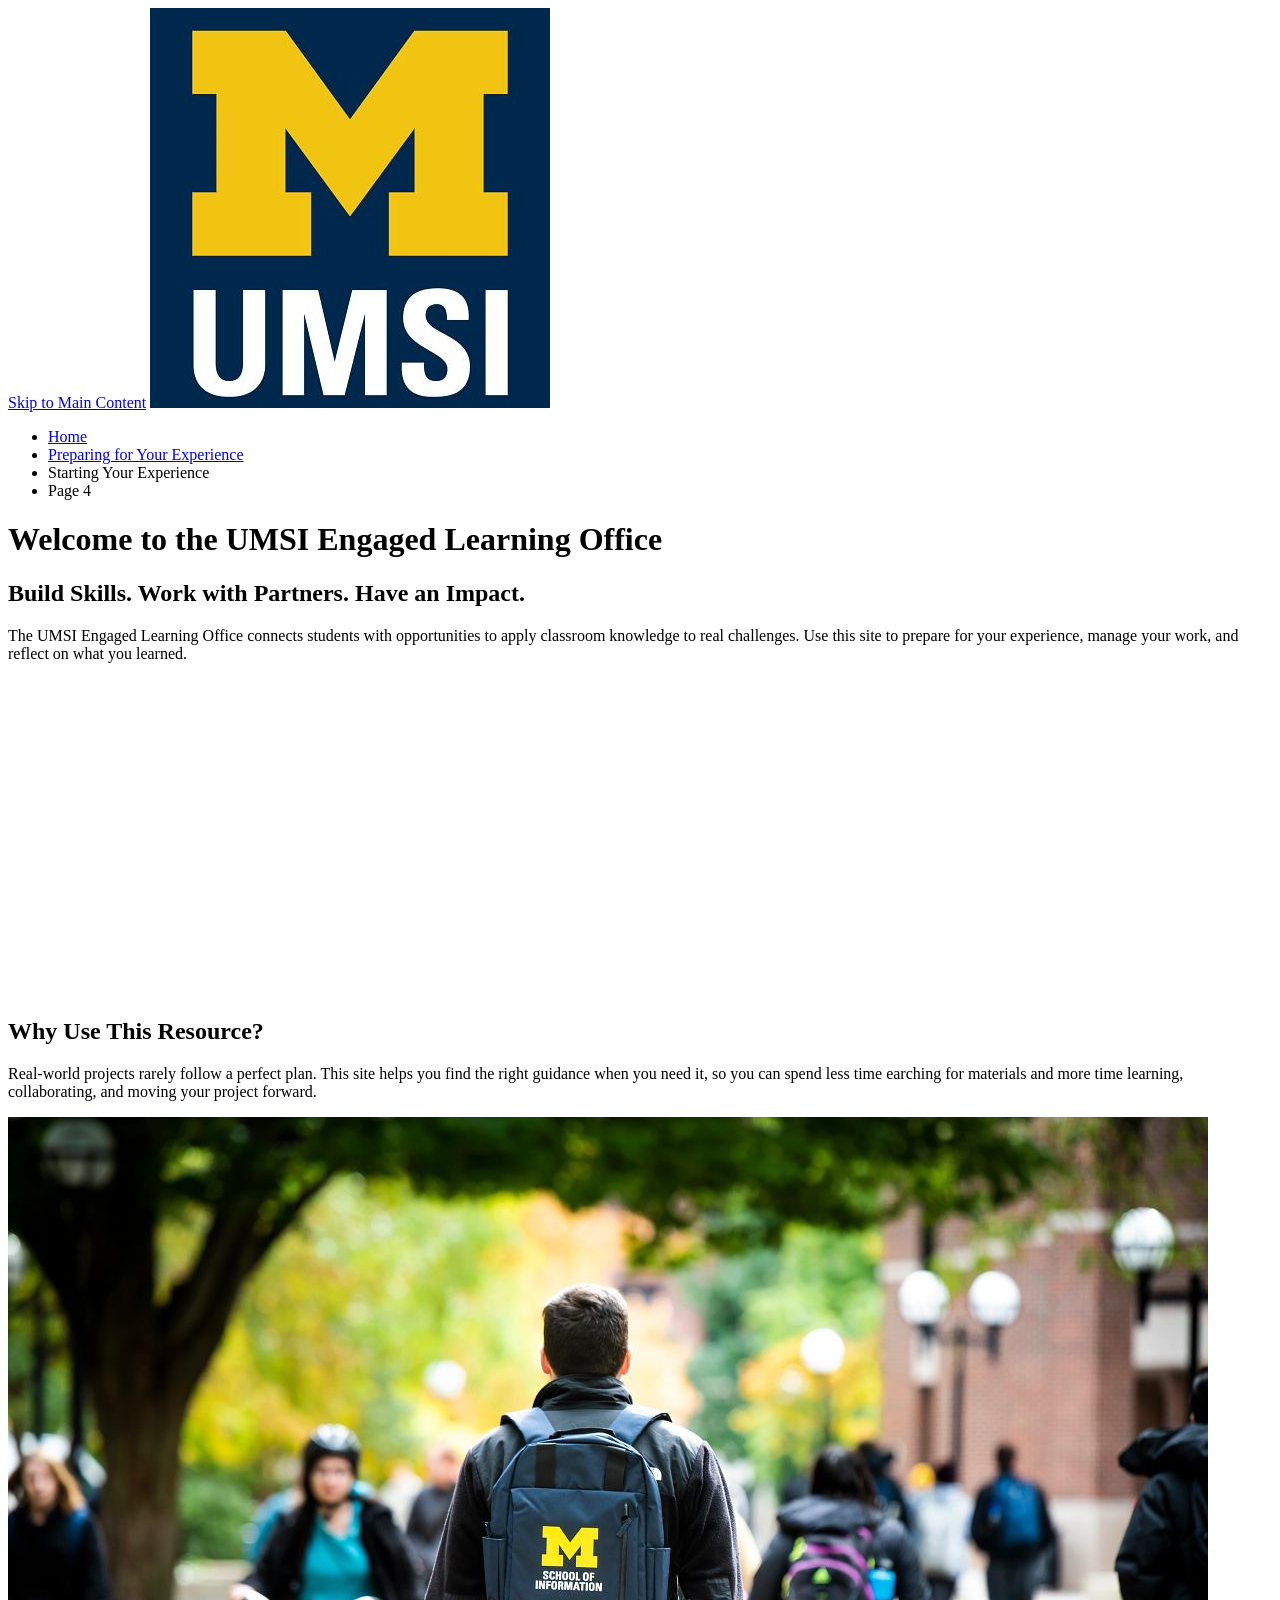
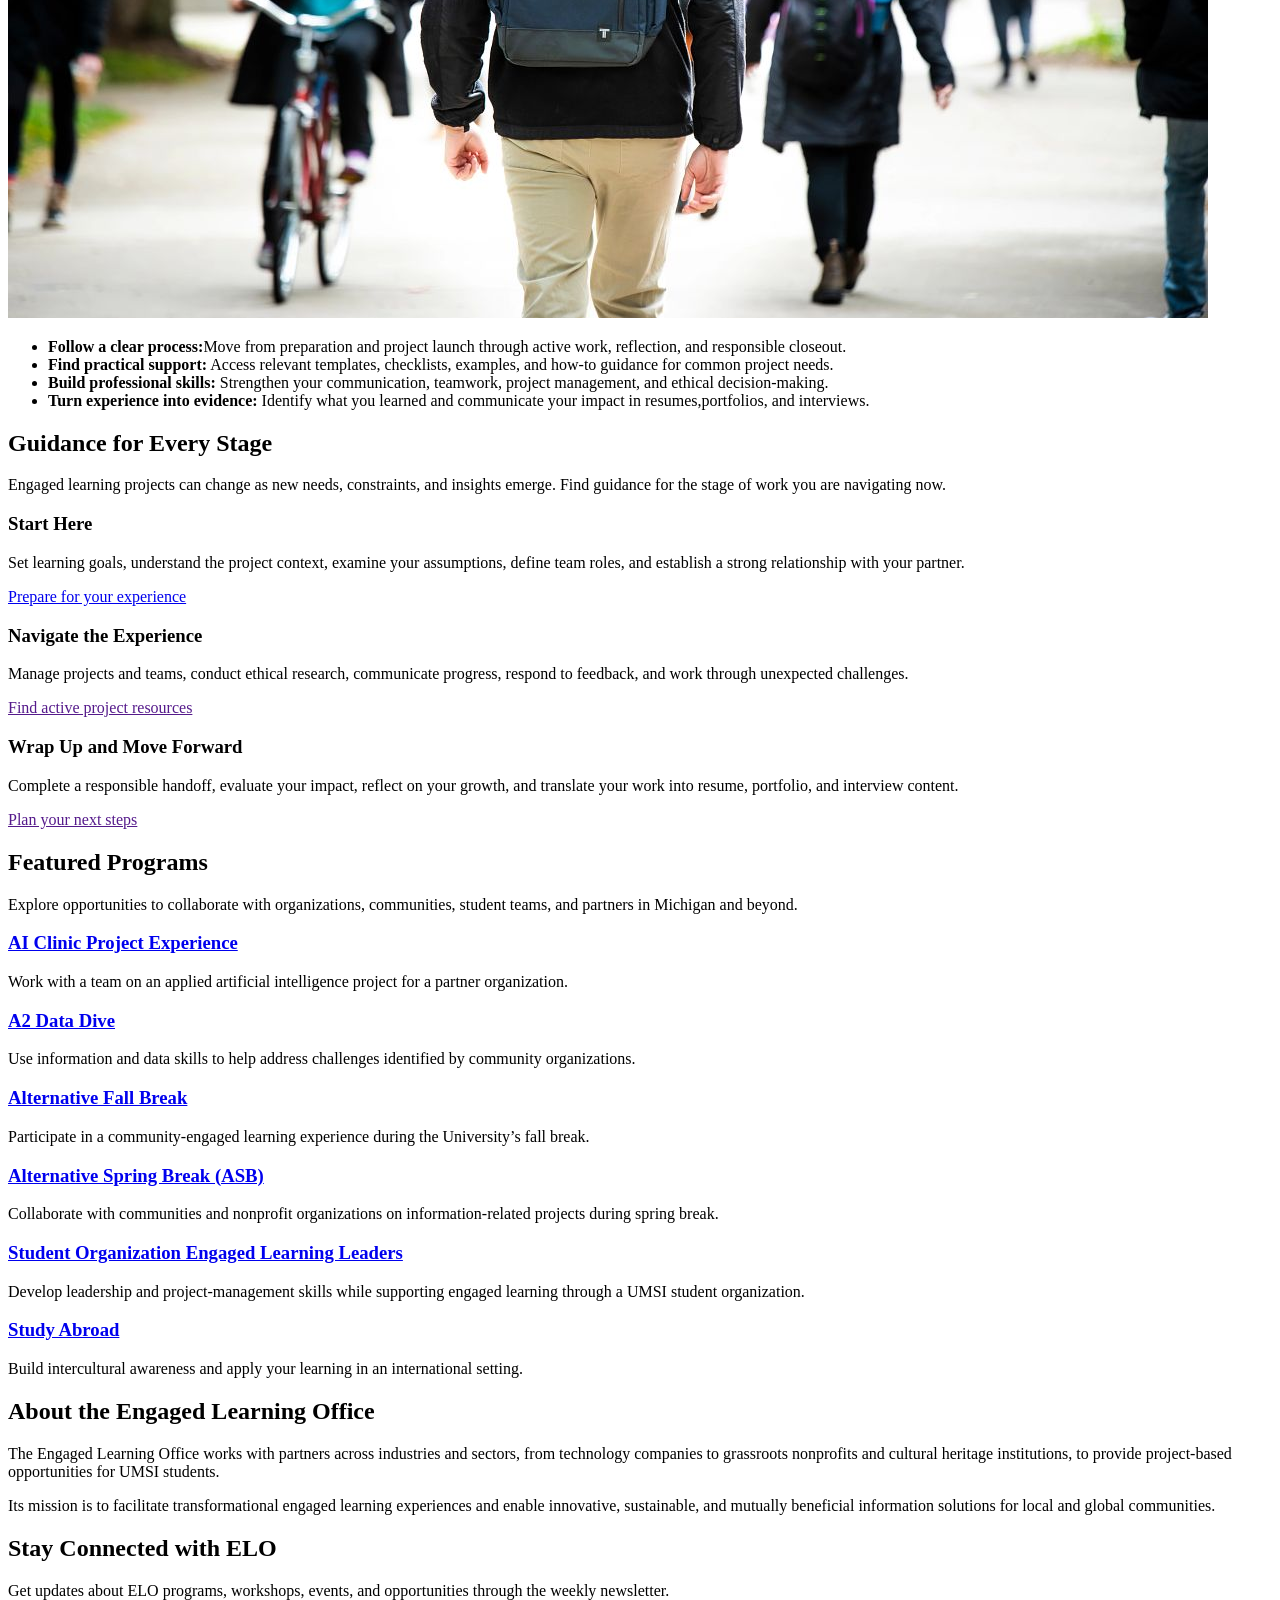
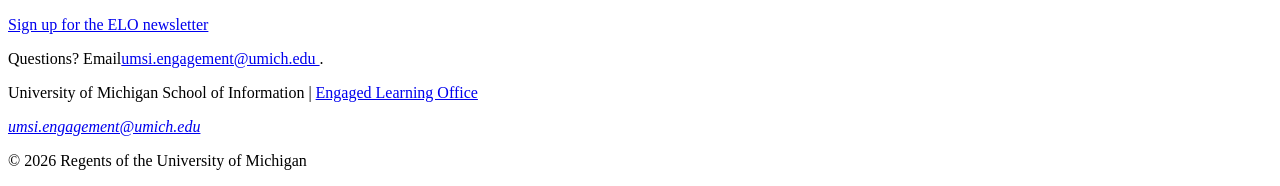
==== index.html @ c507c3ee "Add files via upload Add starter client project files" ====
<!DOCTYPE html>
<html lang="en">
<head>
    <meta charset="UTF-8">
    <meta name="viewport" content="width=device-width, initial-scale=1.0">
    <title>Engaged Learning Resources | UMSI</title>

</head>
<body>

    <header>
  <a href = "#main">Skip to Main Content</a>
        <img src="images/UMSI_signature_vertical_informal_solidblue.jpg" alt="UMSI Logo">
        <nav>
            <ul>
                <li><a href = "index.html">Home</a></li>
                <li><a href = "prep.html">Preparing for Your Experience</a></li>
                <li><a>Starting Your Experience</a></li>
                <li><a>Page 4</a></li>
            </ul>
        </nav>
    <h1>Welcome to the UMSI Engaged Learning Office</h1>

    </header>
    <main id="main">
    <section>
      <h2>Build Skills. Work with Partners. Have an Impact.</h2>
      <p>
       The UMSI Engaged Learning Office connects students with opportunities to apply classroom knowledge to real challenges. Use this site to prepare for your experience, manage your work, and reflect on what you learned.
      </p>

      <iframe width="560px" height="315px" src="https://www.youtube.com/embed/81ZO9RfIJEQ?si=tBp82YWZMl1u7CVS" title="YouTube video player" frameborder="0" allow="accelerometer; autoplay; clipboard-write; encrypted-media; gyroscope; picture-in-picture; web-share" referrerpolicy="strict-origin-when-cross-origin" allowfullscreen></iframe>
         <!-- Note: this iframe might cause an Axe ARIA error - that's not on you that's on YouTube! -->
    </section>

<section>
    <h2>Why Use This Resource?</h2>

    <p>Real-world projects rarely follow a perfect plan. This site helps you find the right guidance when you need it, so you can spend less time earching for materials and more time learning, collaborating, and moving your project forward.
    </p>
        <img src="images/UMSI_CampusFall_UMSIBackpack_02.jpg" alt="A student wears a UMSI backpack in fall on the drag.">
    <ul>
        <li><strong>Follow a clear process:</strong>Move from preparation and project launch through active work, reflection, and responsible closeout.</li>
        <li><strong>Find practical support:</strong> Access relevant templates, checklists, examples, and how-to guidance for common project needs.</li>
        <li><strong>Build professional skills:</strong> Strengthen your communication, teamwork, project management, and ethical decision-making.</li>
        <li><strong>Turn experience into evidence:</strong> Identify what you learned and communicate your impact in resumes,portfolios, and interviews.</li>
    </ul>
</section>

 <section>
    <h2>Guidance for Every Stage</h2>
    <p>Engaged learning projects can change as new needs, constraints, and insights emerge. Find guidance for the stage of work you are navigating <srong>now.</strong></p>
    <article>
      <h3>Start Here</h3>
      <p>Set learning goals, understand the project context, examine your assumptions, define team roles, and establish a strong relationship with your partner.</p>
      <a href="prep.html">Prepare for your experience</a>
    </article>

    <article>
      <h3>Navigate the Experience</h3>
      <p>Manage projects and teams, conduct ethical research, communicate progress, respond to feedback, and work through unexpected challenges.</p>
      <a href="">Find active project resources</a>
    </article>

    <article>
      <h3>Wrap Up and Move Forward</h3>
      <p>Complete a responsible handoff, evaluate your impact, reflect on your growth, and translate your work into resume, portfolio, and interview content.</p>
      <a href="">Plan your next steps</a>
    </article>
  </section>

   <section>
    <h2>Featured Programs</h2>
    <p>Explore opportunities to collaborate with organizations, communities, student teams, and partners in Michigan and beyond.</p>
    <article>
    <h3><a href="https://mcompass.umich.edu/_portal/tds-program-brochure?programid=12810">AI Clinic Project Experience</a></h3>
    <p>Work with a team on an applied artificial intelligence project for a partner organization.</p>
    </article>

    <article>
    <h3><a href="https://mcompass.umich.edu/_portal/tds-program-brochure?programid=12556">A2 Data Dive</a></h3>
    <p>Use information and data skills to help address challenges identified by community organizations.</p>
    </article>

     <article>
      <h3><a href="https://mcompass.umich.edu/_portal/tds-program-brochure?programid=11297">Alternative Fall Break</a></h3>
      <p>Participate in a community-engaged learning experience during the University’s fall break.</p>
    </article>

    <article>
      <h3><a href="https://mcompass.umich.edu/_portal/tds-program-brochure?programid=10621">Alternative Spring Break (ASB)</a></h3>
       <p>Collaborate with communities and nonprofit organizations on information-related projects during spring break.</p>
    </article>

    <article>
      <h3><a href="https://mcompass.umich.edu/_portal/tds-program-brochure?programid=12294">Student Organization Engaged Learning Leaders</a></h3>
       <p>Develop leadership and project-management skills while supporting engaged learning through a UMSI student organization.</p>
    </article>

    <article>
      <h3><a href="https://www.si.umich.edu/student-life/study-abroad">Study Abroad</a></h3>
      <p>Build intercultural awareness and apply your learning in an international setting. </p>
    </article>
   </section>
  <section>
    <h2>About the Engaged Learning Office</h2>
    <p>The Engaged Learning Office works with partners across industries and sectors, from technology companies to grassroots nonprofits and cultural heritage institutions, to provide project-based opportunities for UMSI students.</p>
    <p>Its mission is to facilitate transformational engaged learning experiences and enable innovative, sustainable, and mutually beneficial information solutions for local and global communities.</p>
  </section>
  <aside>
    <h2>Stay Connected with ELO</h2>
    <p>Get updates about ELO programs, workshops, events, and opportunities through the weekly newsletter.</p>
    <div>
       <a href="https://umsi.info/elo-newsletter"> Sign up for the ELO newsletter</a>
    </div>
    <p>Questions? Email<a href="mailto:umsi.engagement@umich.edu">umsi.engagement@umich.edu </a>.</p>
  </aside>


        <!-- Content taken & modified from UMGPT with the prompt, "Write me a webpage of intro content to help meet the following requirements - this is for the home page": and then pasted in the client objectives & project requirements"
        UMGPT. (2026). UMGPT ( GPT-5.6 Sol September 7th version) [Large language model]. -->
    </main>
    <footer>
        <p>University of Michigan School of Information | <a href="https://www.si.umich.edu/programs/engaged-learning/about-engaged-learning-office">Engaged Learning Office </a></p>
      <address>
        <a href="mailto:umsi.engagement@umich.edu">umsi.engagement@umich.edu</a>
      </address>
      <p>&copy; 2026 Regents of the University of Michigan</p>
    </footer>
</body>
</html>
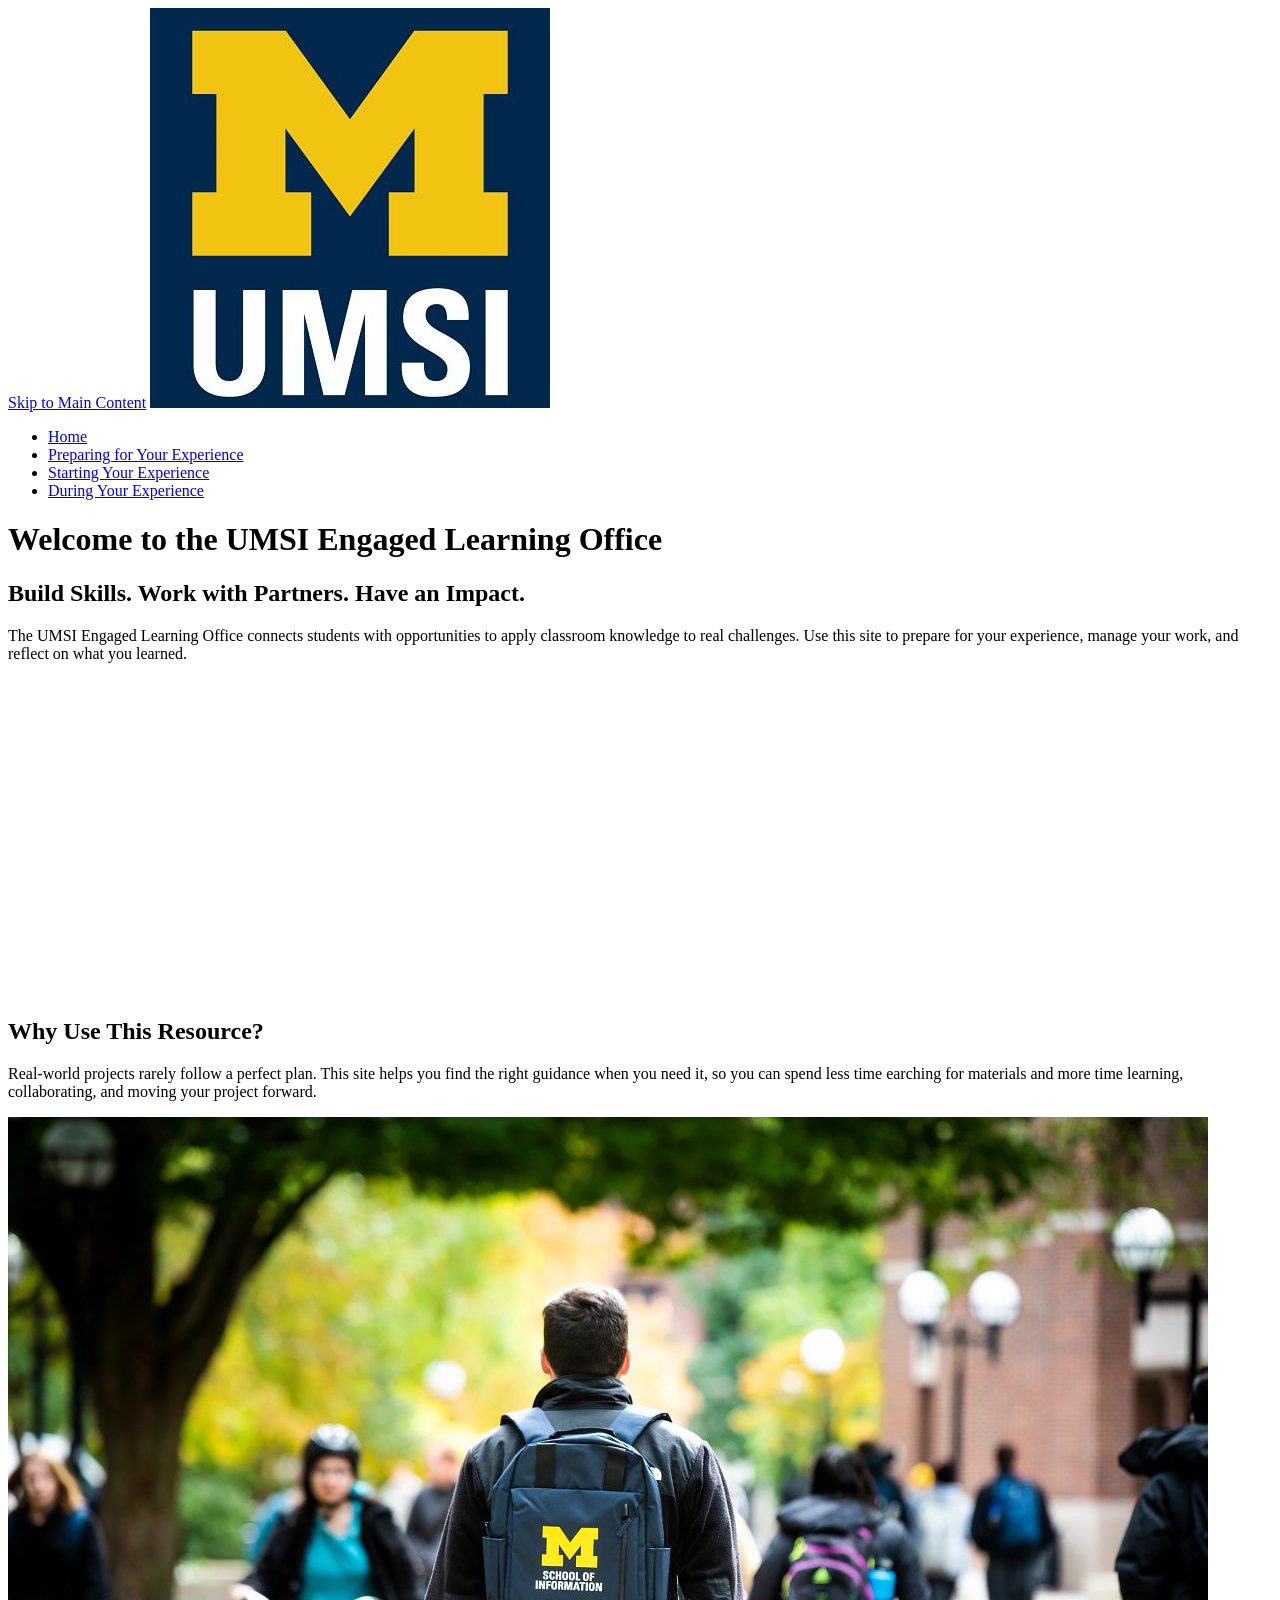
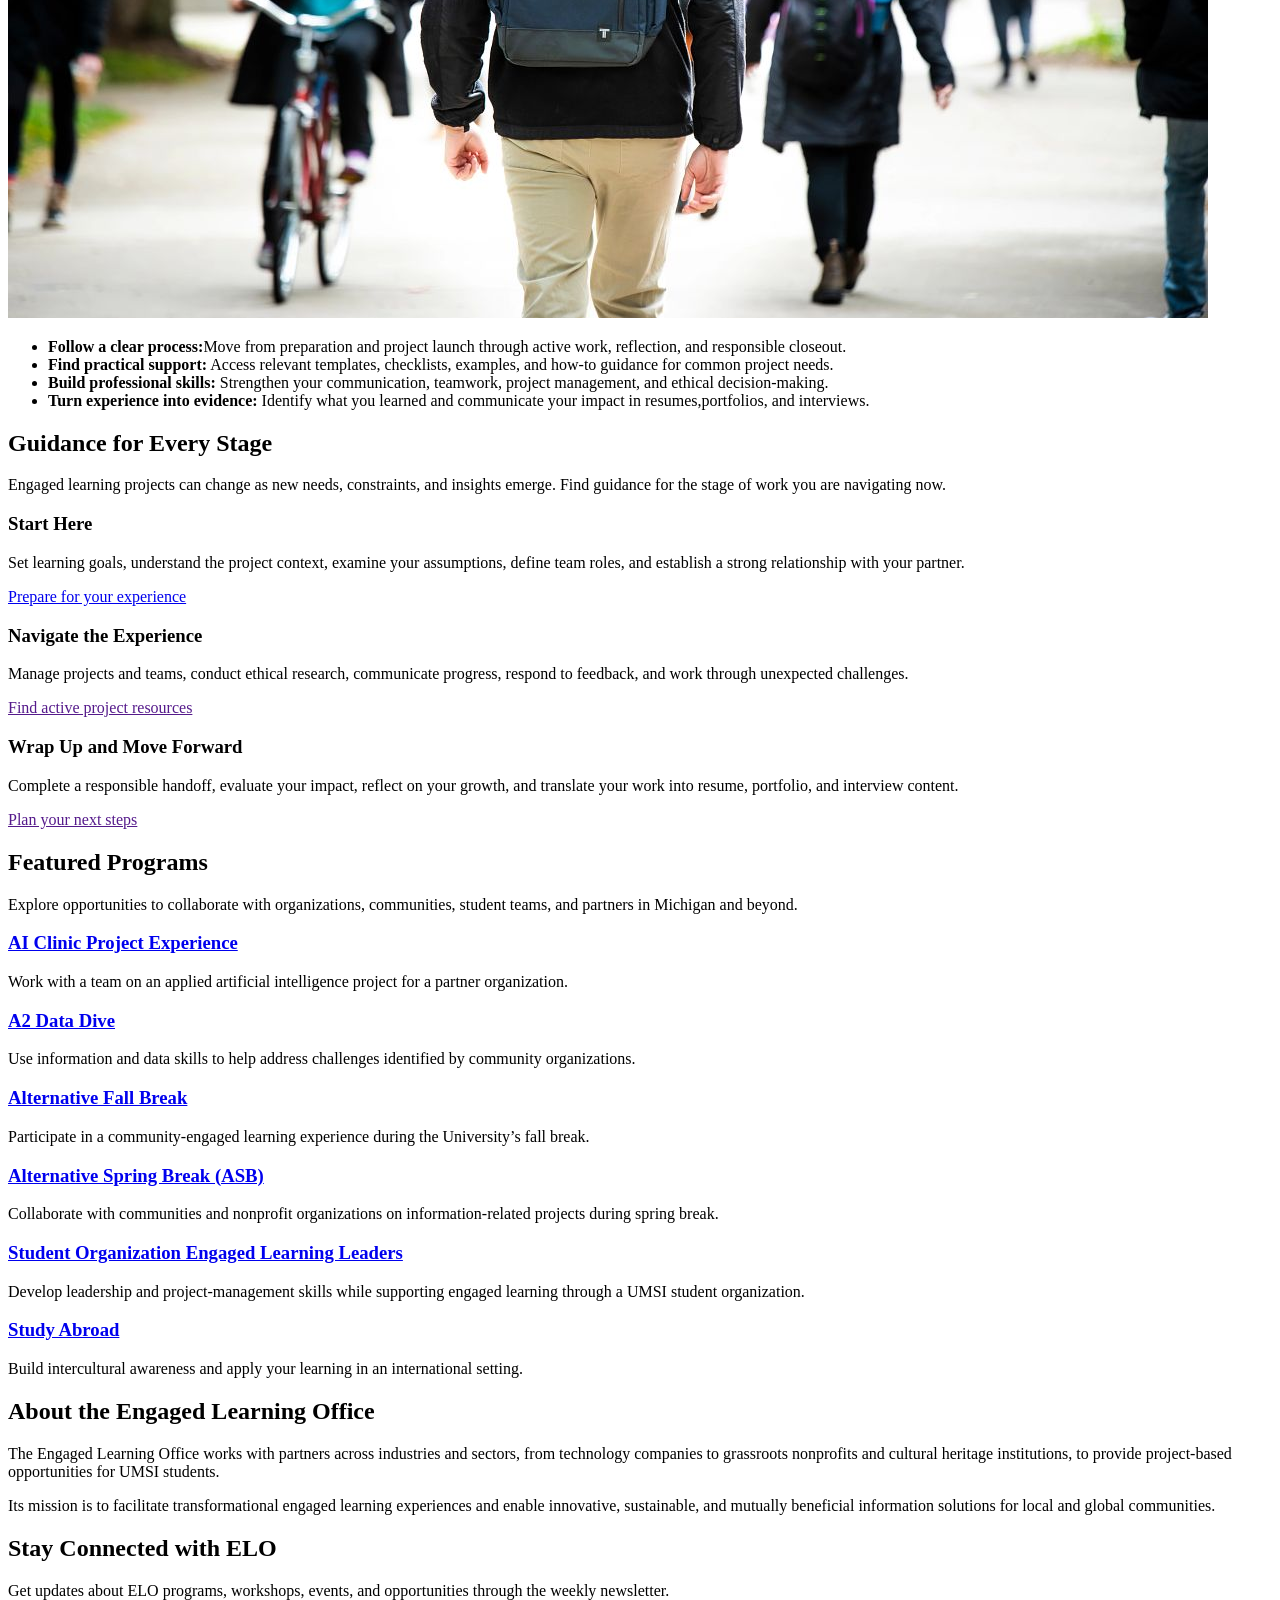
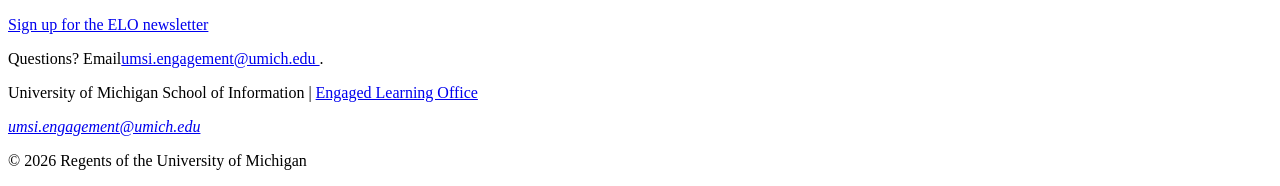
==== commit 865bb902: "Add files via upload" ====
--- a/index.html
+++ b/index.html
@@ -15,8 +15,8 @@
             <ul>
                 <li><a href = "index.html">Home</a></li>
                 <li><a href = "prep.html">Preparing for Your Experience</a></li>
-                <li><a>Starting Your Experience</a></li>
-                <li><a>Page 4</a></li>
+                <li><a href="starting.html">Starting Your Experience</a></li>
+                <li><a href="during.html">During Your Experience</a></li>
             </ul>
         </nav>
     <h1>Welcome to the UMSI Engaged Learning Office</h1>
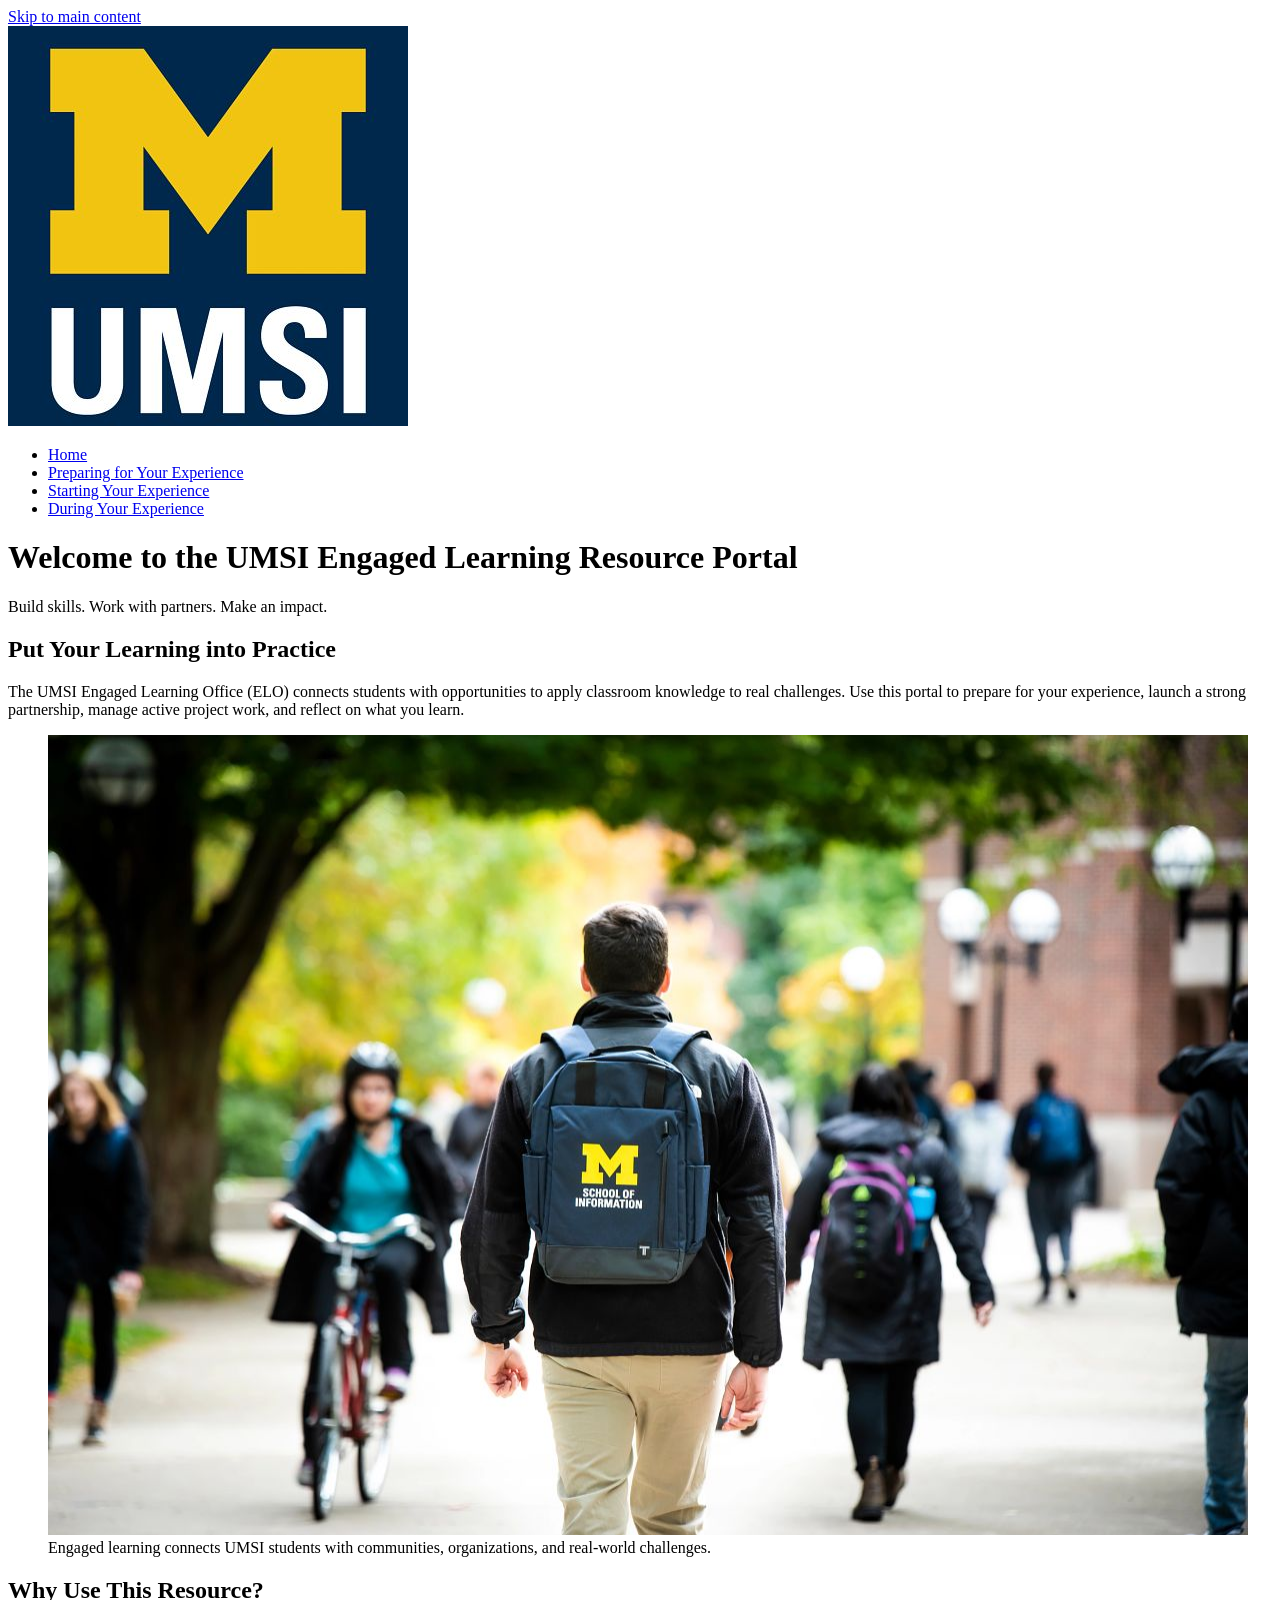
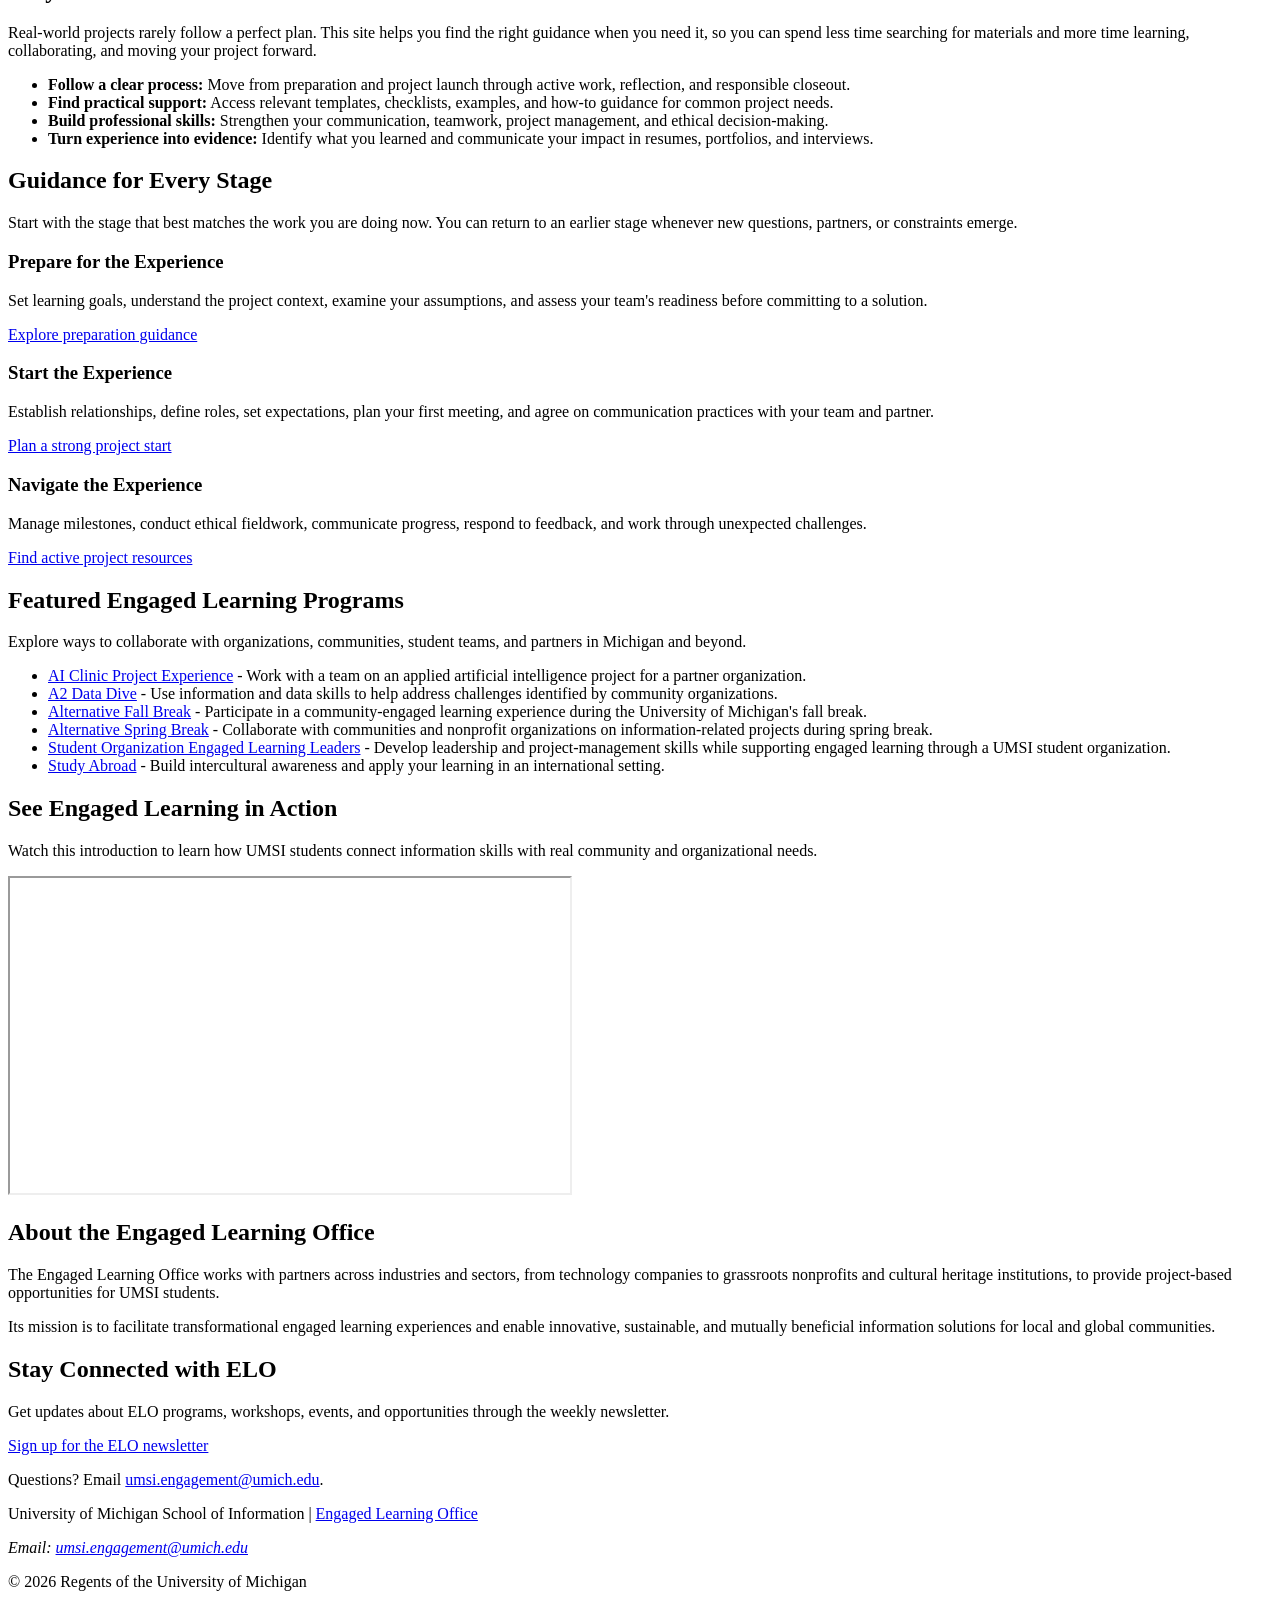
==== commit 804a03e8: "Update home page content" ====
--- a/index.html
+++ b/index.html
@@ -3,129 +3,122 @@
 <head>
     <meta charset="UTF-8">
     <meta name="viewport" content="width=device-width, initial-scale=1.0">
+    <link rel="icon" href="images/UMSI_signature_vertical_informal_solidblue.jpg" type="image/jpeg">
     <title>Engaged Learning Resources | UMSI</title>
-
 </head>
 <body>
+    <a href="#main">Skip to main content</a>
 
     <header>
-  <a href = "#main">Skip to Main Content</a>
-        <img src="images/UMSI_signature_vertical_informal_solidblue.jpg" alt="UMSI Logo">
-        <nav>
+        <img src="images/UMSI_signature_vertical_informal_solidblue.jpg"
+             alt="University of Michigan School of Information"
+             width="400" height="400">
+        <nav aria-label="Primary navigation">
             <ul>
-                <li><a href = "index.html">Home</a></li>
-                <li><a href = "prep.html">Preparing for Your Experience</a></li>
+                <li><a href="index.html" aria-current="page">Home</a></li>
+                <li><a href="prep.html">Preparing for Your Experience</a></li>
                 <li><a href="starting.html">Starting Your Experience</a></li>
                 <li><a href="during.html">During Your Experience</a></li>
             </ul>
         </nav>
-    <h1>Welcome to the UMSI Engaged Learning Office</h1>
+        <h1>Welcome to the UMSI Engaged Learning Resource Portal</h1>
+        <p>Build skills. Work with partners. Make an impact.</p>
+    </header>
 
-    </header>
     <main id="main">
-    <section>
-      <h2>Build Skills. Work with Partners. Have an Impact.</h2>
-      <p>
-       The UMSI Engaged Learning Office connects students with opportunities to apply classroom knowledge to real challenges. Use this site to prepare for your experience, manage your work, and reflect on what you learned.
-      </p>
+        <section aria-labelledby="welcome-heading">
+            <h2 id="welcome-heading">Put Your Learning into Practice</h2>
+            <p>The UMSI Engaged Learning Office (ELO) connects students with opportunities to apply classroom knowledge to real challenges. Use this portal to prepare for your experience, launch a strong partnership, manage active project work, and reflect on what you learn.</p>
+            <figure>
+                <img src="images/UMSI_CampusFall_UMSIBackpack_02.jpg"
+                     alt="A student wearing a UMSI backpack walks across campus among other students"
+                     width="1200" height="800">
+                <figcaption>Engaged learning connects UMSI students with communities, organizations, and real-world challenges.</figcaption>
+            </figure>
+        </section>
 
-      <iframe width="560px" height="315px" src="https://www.youtube.com/embed/81ZO9RfIJEQ?si=tBp82YWZMl1u7CVS" title="YouTube video player" frameborder="0" allow="accelerometer; autoplay; clipboard-write; encrypted-media; gyroscope; picture-in-picture; web-share" referrerpolicy="strict-origin-when-cross-origin" allowfullscreen></iframe>
-         <!-- Note: this iframe might cause an Axe ARIA error - that's not on you that's on YouTube! -->
-    </section>
+        <section aria-labelledby="why-heading">
+            <h2 id="why-heading">Why Use This Resource?</h2>
+            <p>Real-world projects rarely follow a perfect plan. This site helps you find the right guidance when you need it, so you can spend less time searching for materials and more time learning, collaborating, and moving your project forward.</p>
+            <ul>
+                <li><strong>Follow a clear process:</strong> Move from preparation and project launch through active work, reflection, and responsible closeout.</li>
+                <li><strong>Find practical support:</strong> Access relevant templates, checklists, examples, and how-to guidance for common project needs.</li>
+                <li><strong>Build professional skills:</strong> Strengthen your communication, teamwork, project management, and ethical decision-making.</li>
+                <li><strong>Turn experience into evidence:</strong> Identify what you learned and communicate your impact in resumes, portfolios, and interviews.</li>
+            </ul>
+        </section>
 
-<section>
-    <h2>Why Use This Resource?</h2>
+        <section aria-labelledby="stages-heading">
+            <h2 id="stages-heading">Guidance for Every Stage</h2>
+            <p>Start with the stage that best matches the work you are doing now. You can return to an earlier stage whenever new questions, partners, or constraints emerge.</p>
 
-    <p>Real-world projects rarely follow a perfect plan. This site helps you find the right guidance when you need it, so you can spend less time earching for materials and more time learning, collaborating, and moving your project forward.
-    </p>
-        <img src="images/UMSI_CampusFall_UMSIBackpack_02.jpg" alt="A student wears a UMSI backpack in fall on the drag.">
-    <ul>
-        <li><strong>Follow a clear process:</strong>Move from preparation and project launch through active work, reflection, and responsible closeout.</li>
-        <li><strong>Find practical support:</strong> Access relevant templates, checklists, examples, and how-to guidance for common project needs.</li>
-        <li><strong>Build professional skills:</strong> Strengthen your communication, teamwork, project management, and ethical decision-making.</li>
-        <li><strong>Turn experience into evidence:</strong> Identify what you learned and communicate your impact in resumes,portfolios, and interviews.</li>
-    </ul>
-</section>
+            <article>
+                <h3>Prepare for the Experience</h3>
+                <p>Set learning goals, understand the project context, examine your assumptions, and assess your team's readiness before committing to a solution.</p>
+                <a href="prep.html">Explore preparation guidance</a>
+            </article>
 
- <section>
-    <h2>Guidance for Every Stage</h2>
-    <p>Engaged learning projects can change as new needs, constraints, and insights emerge. Find guidance for the stage of work you are navigating <srong>now.</strong></p>
-    <article>
-      <h3>Start Here</h3>
-      <p>Set learning goals, understand the project context, examine your assumptions, define team roles, and establish a strong relationship with your partner.</p>
-      <a href="prep.html">Prepare for your experience</a>
-    </article>
+            <article>
+                <h3>Start the Experience</h3>
+                <p>Establish relationships, define roles, set expectations, plan your first meeting, and agree on communication practices with your team and partner.</p>
+                <a href="starting.html">Plan a strong project start</a>
+            </article>
 
-    <article>
-      <h3>Navigate the Experience</h3>
-      <p>Manage projects and teams, conduct ethical research, communicate progress, respond to feedback, and work through unexpected challenges.</p>
-      <a href="">Find active project resources</a>
-    </article>
+            <article>
+                <h3>Navigate the Experience</h3>
+                <p>Manage milestones, conduct ethical fieldwork, communicate progress, respond to feedback, and work through unexpected challenges.</p>
+                <a href="during.html">Find active project resources</a>
+            </article>
+        </section>
 
-    <article>
-      <h3>Wrap Up and Move Forward</h3>
-      <p>Complete a responsible handoff, evaluate your impact, reflect on your growth, and translate your work into resume, portfolio, and interview content.</p>
-      <a href="">Plan your next steps</a>
-    </article>
-  </section>
+        <section aria-labelledby="programs-heading">
+            <h2 id="programs-heading">Featured Engaged Learning Programs</h2>
+            <p>Explore ways to collaborate with organizations, communities, student teams, and partners in Michigan and beyond.</p>
+            <ul>
+                <li><a href="https://mcompass.umich.edu/_portal/tds-program-brochure?programid=12810">AI Clinic Project Experience</a> - Work with a team on an applied artificial intelligence project for a partner organization.</li>
+                <li><a href="https://mcompass.umich.edu/_portal/tds-program-brochure?programid=12556">A2 Data Dive</a> - Use information and data skills to help address challenges identified by community organizations.</li>
+                <li><a href="https://mcompass.umich.edu/_portal/tds-program-brochure?programid=11297">Alternative Fall Break</a> - Participate in a community-engaged learning experience during the University of Michigan's fall break.</li>
+                <li><a href="https://mcompass.umich.edu/_portal/tds-program-brochure?programid=10621">Alternative Spring Break</a> - Collaborate with communities and nonprofit organizations on information-related projects during spring break.</li>
+                <li><a href="https://mcompass.umich.edu/_portal/tds-program-brochure?programid=12294">Student Organization Engaged Learning Leaders</a> - Develop leadership and project-management skills while supporting engaged learning through a UMSI student organization.</li>
+                <li><a href="https://www.si.umich.edu/student-life/study-abroad">Study Abroad</a> - Build intercultural awareness and apply your learning in an international setting.</li>
+            </ul>
+        </section>
 
-   <section>
-    <h2>Featured Programs</h2>
-    <p>Explore opportunities to collaborate with organizations, communities, student teams, and partners in Michigan and beyond.</p>
-    <article>
-    <h3><a href="https://mcompass.umich.edu/_portal/tds-program-brochure?programid=12810">AI Clinic Project Experience</a></h3>
-    <p>Work with a team on an applied artificial intelligence project for a partner organization.</p>
-    </article>
+        <section aria-labelledby="video-heading">
+            <h2 id="video-heading">See Engaged Learning in Action</h2>
+            <p>Watch this introduction to learn how UMSI students connect information skills with real community and organizational needs.</p>
+            <iframe width="560" height="315"
+                    src="https://www.youtube.com/embed/81ZO9RfIJEQ?si=tBp82YWZMl1u7CVS"
+                    title="Introduction to engaged learning at UMSI"
+                    allow="accelerometer; autoplay; clipboard-write; encrypted-media; gyroscope; picture-in-picture; web-share"
+                    referrerpolicy="strict-origin-when-cross-origin"
+                    allowfullscreen></iframe>
+            <!-- This embedded YouTube player may produce a third-party Axe warning outside the student's control. -->
+        </section>
 
-    <article>
-    <h3><a href="https://mcompass.umich.edu/_portal/tds-program-brochure?programid=12556">A2 Data Dive</a></h3>
-    <p>Use information and data skills to help address challenges identified by community organizations.</p>
-    </article>
+        <section aria-labelledby="about-heading">
+            <h2 id="about-heading">About the Engaged Learning Office</h2>
+            <p>The Engaged Learning Office works with partners across industries and sectors, from technology companies to grassroots nonprofits and cultural heritage institutions, to provide project-based opportunities for UMSI students.</p>
+            <p>Its mission is to facilitate transformational engaged learning experiences and enable innovative, sustainable, and mutually beneficial information solutions for local and global communities.</p>
+        </section>
 
-     <article>
-      <h3><a href="https://mcompass.umich.edu/_portal/tds-program-brochure?programid=11297">Alternative Fall Break</a></h3>
-      <p>Participate in a community-engaged learning experience during the University’s fall break.</p>
-    </article>
+        <aside aria-labelledby="connect-heading">
+            <h2 id="connect-heading">Stay Connected with ELO</h2>
+            <p>Get updates about ELO programs, workshops, events, and opportunities through the weekly newsletter.</p>
+            <p><a href="https://umsi.info/elo-newsletter">Sign up for the ELO newsletter</a></p>
+            <p>Questions? Email <a href="mailto:umsi.engagement@umich.edu">umsi.engagement@umich.edu</a>.</p>
+        </aside>
+    </main>
 
-    <article>
-      <h3><a href="https://mcompass.umich.edu/_portal/tds-program-brochure?programid=10621">Alternative Spring Break (ASB)</a></h3>
-       <p>Collaborate with communities and nonprofit organizations on information-related projects during spring break.</p>
-    </article>
+    <footer>
+        <p>University of Michigan School of Information | <a href="https://www.si.umich.edu/programs/engaged-learning/about-engaged-learning-office">Engaged Learning Office</a></p>
+        <address>
+            Email: <a href="mailto:umsi.engagement@umich.edu">umsi.engagement@umich.edu</a>
+        </address>
+        <p>&copy; 2026 Regents of the University of Michigan</p>
+    </footer>
 
-    <article>
-      <h3><a href="https://mcompass.umich.edu/_portal/tds-program-brochure?programid=12294">Student Organization Engaged Learning Leaders</a></h3>
-       <p>Develop leadership and project-management skills while supporting engaged learning through a UMSI student organization.</p>
-    </article>
-
-    <article>
-      <h3><a href="https://www.si.umich.edu/student-life/study-abroad">Study Abroad</a></h3>
-      <p>Build intercultural awareness and apply your learning in an international setting. </p>
-    </article>
-   </section>
-  <section>
-    <h2>About the Engaged Learning Office</h2>
-    <p>The Engaged Learning Office works with partners across industries and sectors, from technology companies to grassroots nonprofits and cultural heritage institutions, to provide project-based opportunities for UMSI students.</p>
-    <p>Its mission is to facilitate transformational engaged learning experiences and enable innovative, sustainable, and mutually beneficial information solutions for local and global communities.</p>
-  </section>
-  <aside>
-    <h2>Stay Connected with ELO</h2>
-    <p>Get updates about ELO programs, workshops, events, and opportunities through the weekly newsletter.</p>
-    <div>
-       <a href="https://umsi.info/elo-newsletter"> Sign up for the ELO newsletter</a>
-    </div>
-    <p>Questions? Email<a href="mailto:umsi.engagement@umich.edu">umsi.engagement@umich.edu </a>.</p>
-  </aside>
-
-
-        <!-- Content taken & modified from UMGPT with the prompt, "Write me a webpage of intro content to help meet the following requirements - this is for the home page": and then pasted in the client objectives & project requirements"
-        UMGPT. (2026). UMGPT ( GPT-5.6 Sol September 7th version) [Large language model]. -->
-    </main>
-    <footer>
-        <p>University of Michigan School of Information | <a href="https://www.si.umich.edu/programs/engaged-learning/about-engaged-learning-office">Engaged Learning Office </a></p>
-      <address>
-        <a href="mailto:umsi.engagement@umich.edu">umsi.engagement@umich.edu</a>
-      </address>
-      <p>&copy; 2026 Regents of the University of Michigan</p>
-    </footer>
+    <!-- Content adapted from the SI 539 course Client Proposal, ELO Content Document, and starter code. -->
+    <!-- Additional copy drafted with OpenAI Codex (GPT-5), September 20, 2026, and edited for this SI 539 client project. -->
 </body>
 </html>
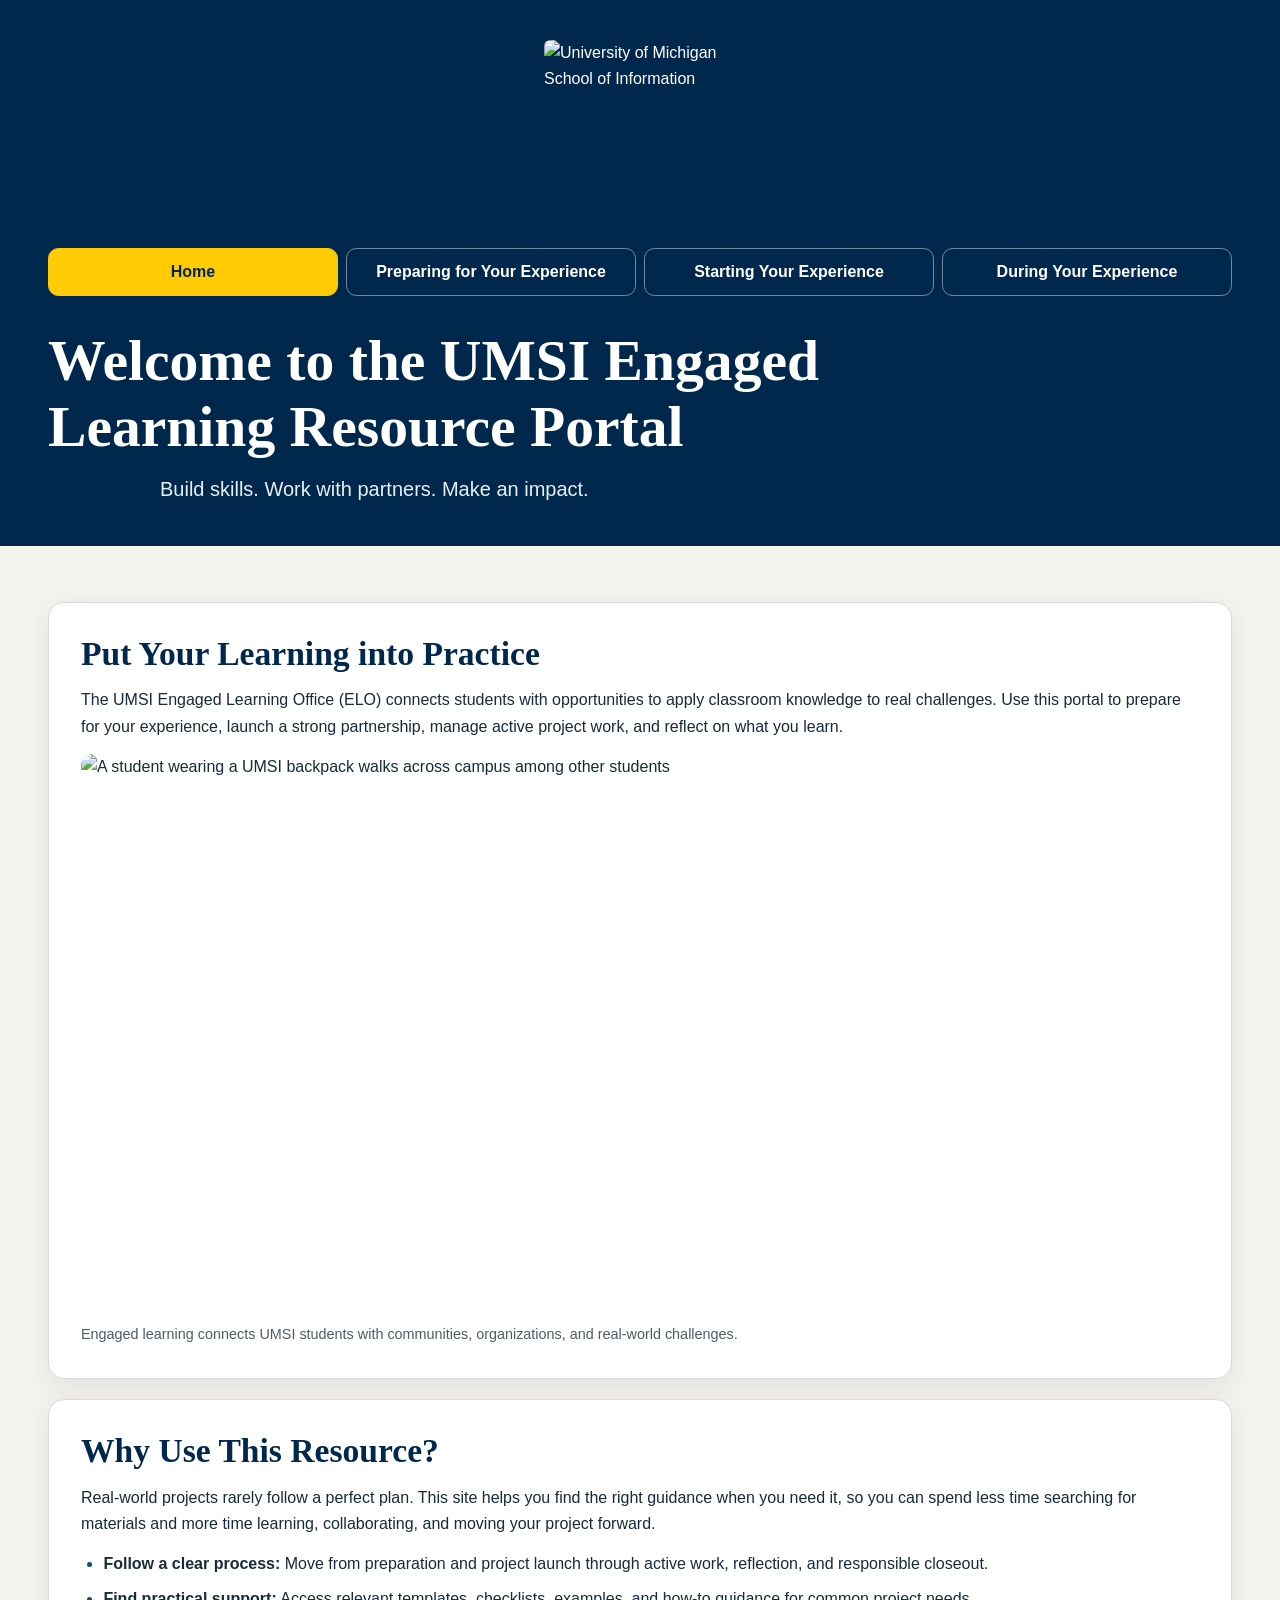
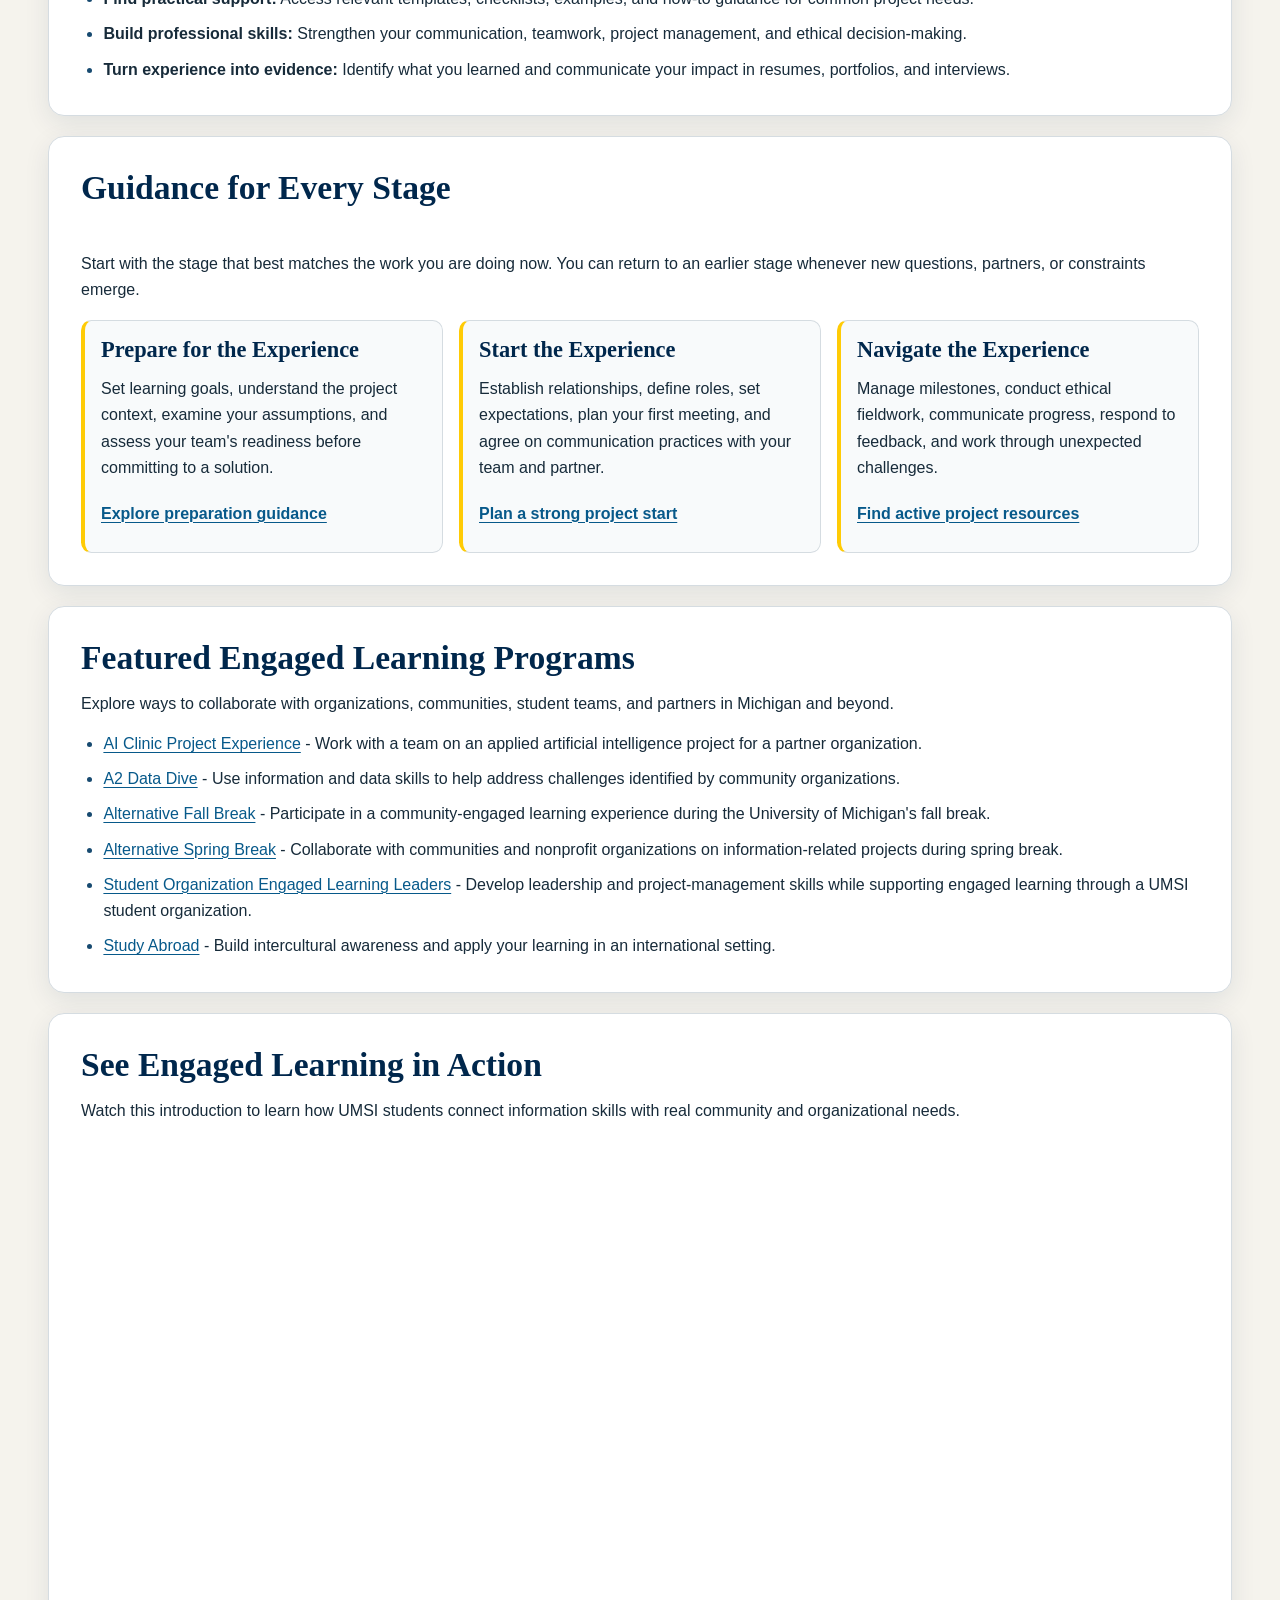
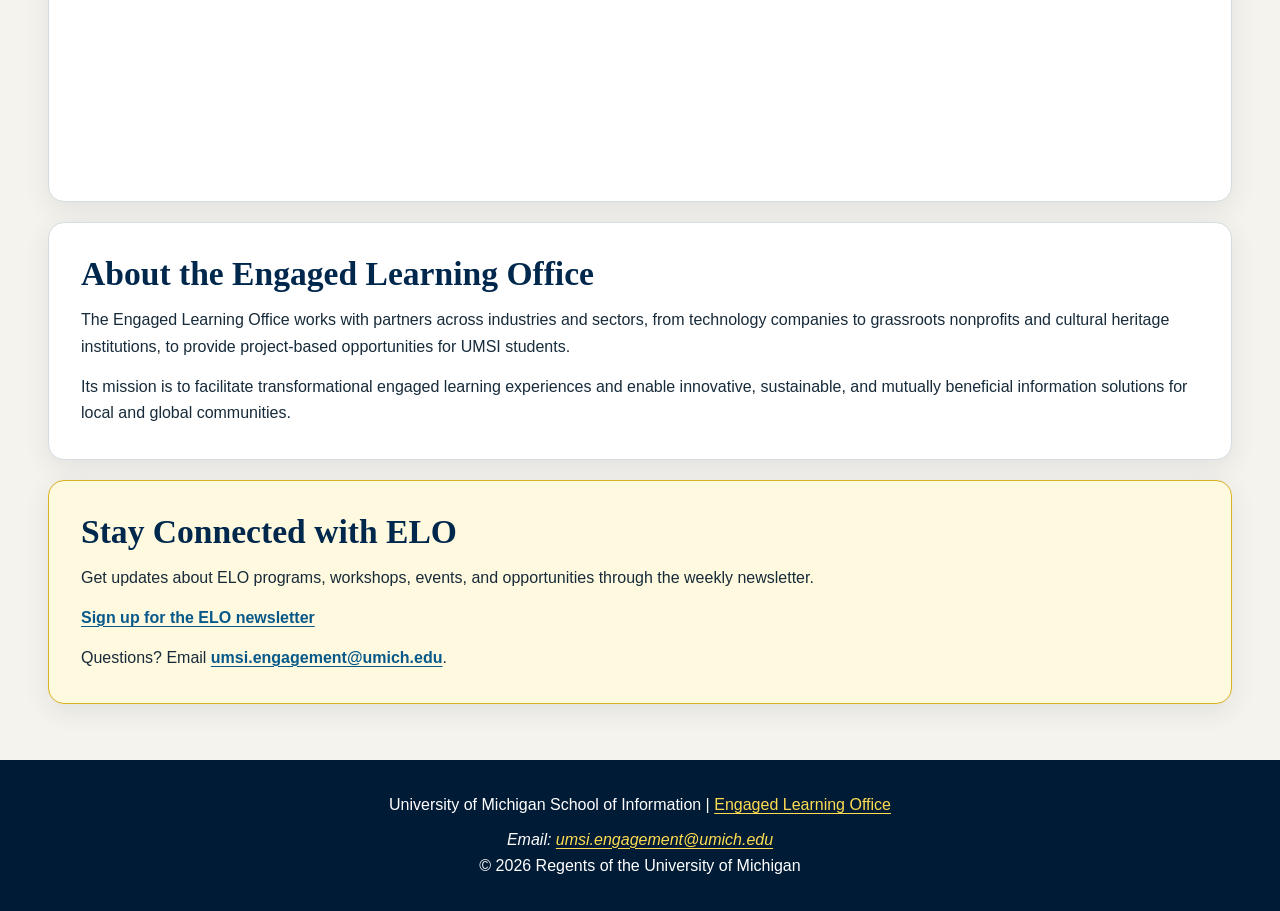
==== commit 97e8f3b9: "Add files via upload" ====
--- a/index.html
+++ b/index.html
@@ -3,17 +3,20 @@
 <head>
     <meta charset="UTF-8">
     <meta name="viewport" content="width=device-width, initial-scale=1.0">
-    <link rel="icon" href="images/UMSI_signature_vertical_informal_solidblue.jpg" type="image/jpeg">
+    <link rel="icon" href="images/umsi_signature_vertical_informal_solidblue.jpg" type="image/jpeg">
+    <link rel="stylesheet" href="html5reset.css">
+    <link rel="stylesheet" href="style.css">
     <title>Engaged Learning Resources | UMSI</title>
 </head>
-<body>
-    <a href="#main">Skip to main content</a>
+<body>
+    <!-- Page structure adapted from the SI 539 Client Project Starter Code. -->
+    <a class="skip-link" href="#main">Skip to main content</a>
 
-    <header>
-        <img src="images/UMSI_signature_vertical_informal_solidblue.jpg"
+    <header class="site-header">
+        <img src="images/umsi_signature_vertical_informal_solidblue.jpg"
              alt="University of Michigan School of Information"
              width="400" height="400">
-        <nav aria-label="Primary navigation">
+        <nav class="primary-nav" aria-label="Primary navigation">
             <ul>
                 <li><a href="index.html" aria-current="page">Home</a></li>
                 <li><a href="prep.html">Preparing for Your Experience</a></li>
@@ -30,7 +33,7 @@
             <h2 id="welcome-heading">Put Your Learning into Practice</h2>
             <p>The UMSI Engaged Learning Office (ELO) connects students with opportunities to apply classroom knowledge to real challenges. Use this portal to prepare for your experience, launch a strong partnership, manage active project work, and reflect on what you learn.</p>
             <figure>
-                <img src="images/UMSI_CampusFall_UMSIBackpack_02.jpg"
+                <img src="images/umsi_campusfall_umsibackpack_02.jpg"
                      alt="A student wearing a UMSI backpack walks across campus among other students"
                      width="1200" height="800">
                 <figcaption>Engaged learning connects UMSI students with communities, organizations, and real-world challenges.</figcaption>
@@ -93,7 +96,7 @@
                     allow="accelerometer; autoplay; clipboard-write; encrypted-media; gyroscope; picture-in-picture; web-share"
                     referrerpolicy="strict-origin-when-cross-origin"
                     allowfullscreen></iframe>
-            <!-- This embedded YouTube player may produce a third-party Axe warning outside the student's control. -->
+            
         </section>
 
         <section aria-labelledby="about-heading">
@@ -118,7 +121,11 @@
         <p>&copy; 2026 Regents of the University of Michigan</p>
     </footer>
 
-    <!-- Content adapted from the SI 539 course Client Proposal, ELO Content Document, and starter code. -->
-    <!-- Additional copy drafted with OpenAI Codex (GPT-5), September 20, 2026, and edited for this SI 539 client project. -->
+    
+    
 </body>
 </html>
+
+
+
+
--- a/style.css
+++ b/style.css
@@ -0,0 +1,348 @@
+:root {
+    color-scheme: light;
+    --blue: #00274c;
+    --blue-soft: #174a70;
+    --maize: #ffcb05;
+    --ink: #172b3a;
+    --muted: #4b5c68;
+    --paper: #f5f3ed;
+    --surface: #ffffff;
+    --line: #d5dce1;
+    --focus: #a34700;
+    --content-width: 74rem;
+    --radius: 1rem;
+    --shadow: 0 0.45rem 1.6rem rgb(0 39 76 / 9%);
+}
+
+body {
+    min-width: 20rem;
+    background: var(--paper);
+    color: var(--ink);
+    font-family: "Atkinson Hyperlegible", "Trebuchet MS", Arial, sans-serif;
+    font-size: 1rem;
+    line-height: 1.65;
+}
+
+a {
+    color: #07598a;
+    text-decoration-thickness: 0.09em;
+    text-underline-offset: 0.18em;
+}
+
+a:hover {
+    color: var(--blue);
+    text-decoration-thickness: 0.15em;
+}
+
+a:focus-visible,
+button:focus-visible,
+iframe:focus-visible {
+    outline: 0.2rem solid var(--focus);
+    outline-offset: 0.2rem;
+    border-radius: 0.2rem;
+}
+
+.skip-link {
+    position: absolute;
+    z-index: 10;
+    top: 0.75rem;
+    left: 0.75rem;
+    transform: translateY(-200%);
+    padding: 0.7rem 1rem;
+    border-radius: 0.5rem;
+    background: var(--maize);
+    color: var(--blue);
+    font-weight: 800;
+}
+
+.skip-link:focus {
+    transform: translateY(0);
+}
+
+.site-header {
+    padding: clamp(1rem, 4vw, 2.5rem) max(1rem, calc((100% - var(--content-width)) / 2));
+    background: var(--blue);
+    color: #fff;
+}
+
+.site-header > img {
+    width: min(12rem, 58vw);
+    height: auto;
+    margin: 0 auto 1rem;
+    border-radius: 0.4rem;
+}
+
+.primary-nav {
+    margin: 0 auto 1.5rem;
+    max-width: var(--content-width);
+}
+
+.primary-nav ul {
+    display: grid;
+    grid-template-columns: repeat(auto-fit, minmax(min(100%, 10rem), 1fr));
+    gap: 0.5rem;
+    list-style: none;
+}
+
+.primary-nav a {
+    display: flex;
+    min-height: 3rem;
+    align-items: center;
+    justify-content: center;
+    padding: 0.65rem 0.8rem;
+    border: 1px solid rgb(255 255 255 / 45%);
+    border-radius: 0.65rem;
+    color: #fff;
+    font-weight: 700;
+    line-height: 1.25;
+    text-align: center;
+    text-decoration: none;
+}
+
+.primary-nav a:hover,
+.primary-nav a[aria-current="page"] {
+    border-color: var(--maize);
+    background: var(--maize);
+    color: var(--blue);
+}
+
+.site-header > h1,
+.site-header > p {
+    max-width: var(--content-width);
+    margin-inline: auto;
+}
+
+h1,
+h2,
+h3 {
+    color: var(--blue);
+    font-family: Georgia, "Times New Roman", serif;
+    line-height: 1.15;
+    text-wrap: balance;
+}
+
+.site-header > h1 {
+    margin-top: clamp(1rem, 3vw, 2rem);
+    color: #fff;
+    font-size: clamp(2rem, 7vw, 3.6rem);
+}
+
+.site-header > p {
+    margin-top: 0.8rem;
+    max-width: 60rem;
+    color: #e9f0f5;
+    font-size: clamp(1.05rem, 2.5vw, 1.25rem);
+}
+
+main {
+    width: min(calc(100% - 2rem), var(--content-width));
+    margin: clamp(1.5rem, 5vw, 3.5rem) auto;
+}
+
+main > section,
+main > aside {
+    margin-block: 1.25rem;
+    padding: clamp(1.1rem, 3.5vw, 2rem);
+    border: 1px solid var(--line);
+    border-radius: var(--radius);
+    background: var(--surface);
+    box-shadow: var(--shadow);
+}
+
+main h2 {
+    margin-bottom: 0.85rem;
+    font-size: clamp(1.45rem, 4vw, 2.1rem);
+}
+
+main h3 {
+    margin-bottom: 0.5rem;
+    font-size: clamp(1.15rem, 3vw, 1.4rem);
+}
+
+main p + p,
+main p + ul,
+main p + ol,
+main p + figure,
+main h2 + p,
+main h3 + p {
+    margin-top: 0.85rem;
+}
+
+main ul,
+main ol {
+    padding-left: 1.4rem;
+}
+
+main li + li {
+    margin-top: 0.55rem;
+}
+
+main li::marker {
+    color: var(--blue-soft);
+    font-weight: 800;
+}
+
+figure {
+    margin-top: 1.25rem;
+}
+
+figure img {
+    width: 100%;
+    max-height: 35rem;
+    border-radius: 0.75rem;
+    object-fit: cover;
+}
+
+figcaption {
+    margin-top: 0.55rem;
+    color: var(--muted);
+    font-size: 0.9rem;
+}
+
+
+#main > section[aria-labelledby="stages-heading"],
+#main > section[aria-labelledby="goals-heading"] ul,
+#main > section[aria-labelledby="objectives-heading"] ul {
+    display: grid;
+    grid-template-columns: repeat(auto-fit, minmax(min(100%, 17rem), 1fr));
+    gap: 1rem;
+}
+
+#main > section[aria-labelledby="stages-heading"] > h2,
+#main > section[aria-labelledby="stages-heading"] > p {
+    grid-column: 1 / -1;
+}
+
+#main > section[aria-labelledby="stages-heading"] article,
+#main > section[aria-labelledby="goals-heading"] li,
+#main > section[aria-labelledby="objectives-heading"] li {
+    padding: 1rem;
+    border: 1px solid var(--line);
+    border-left: 0.3rem solid var(--maize);
+    border-radius: 0.65rem;
+    background: #f8fafb;
+}
+
+#main > section[aria-labelledby="goals-heading"] ul,
+#main > section[aria-labelledby="objectives-heading"] ul {
+    padding: 0;
+    list-style: none;
+}
+
+#main > section[aria-labelledby="goals-heading"] li + li,
+#main > section[aria-labelledby="objectives-heading"] li + li {
+    margin-top: 0;
+}
+
+#main > section[aria-labelledby="stages-heading"] article a {
+    display: inline-flex;
+    min-height: 2.75rem;
+    align-items: center;
+    margin-top: 0.65rem;
+    font-weight: 800;
+}
+
+iframe {
+    display: block;
+    width: 100%;
+    aspect-ratio: 16 / 9;
+    height: auto;
+    margin-top: 1rem;
+    border: 0;
+    border-radius: 0.75rem;
+}
+
+.table-scroll {
+    max-width: 100%;
+    margin-top: 1rem;
+    overflow-x: auto;
+    border: 1px solid var(--line);
+    border-radius: 0.6rem;
+}
+
+.table-scroll:focus-visible {
+    outline: 0.2rem solid var(--focus);
+    outline-offset: 0.2rem;
+}
+
+table {
+    width: 100%;
+    min-width: 42rem;
+    table-layout: fixed;
+    border: 1px solid var(--line);
+    overflow-wrap: anywhere;
+}
+
+caption {
+    padding: 0.7rem;
+    color: var(--muted);
+    font-weight: 700;
+    text-align: left;
+}
+
+th,
+td {
+    padding: 0.7rem;
+    border: 1px solid var(--line);
+    vertical-align: top;
+    text-align: left;
+}
+
+thead th {
+    background: var(--blue);
+    color: #fff;
+}
+
+tbody th {
+    background: #edf2f5;
+}
+
+main > aside {
+    border-color: #d8b321;
+    background: #fff9df;
+}
+
+main > aside h2 {
+    color: var(--blue);
+}
+
+main > aside a {
+    font-weight: 800;
+}
+
+footer {
+    padding: 2rem max(1rem, calc((100% - var(--content-width)) / 2));
+    background: #001b35;
+    color: #fff;
+    text-align: center;
+}
+
+footer p + p,
+footer address {
+    margin-top: 0.5rem;
+}
+
+footer a {
+    color: #ffdc52;
+}
+
+footer a:hover {
+    color: #fff;
+}
+
+@media (prefers-reduced-motion: reduce) {
+    html {
+        scroll-behavior: auto;
+    }
+
+    *,
+    *::before,
+    *::after {
+        animation-duration: 0.01ms !important;
+        animation-iteration-count: 1 !important;
+        transition-duration: 0.01ms !important;
+    }
+}
+
+
+
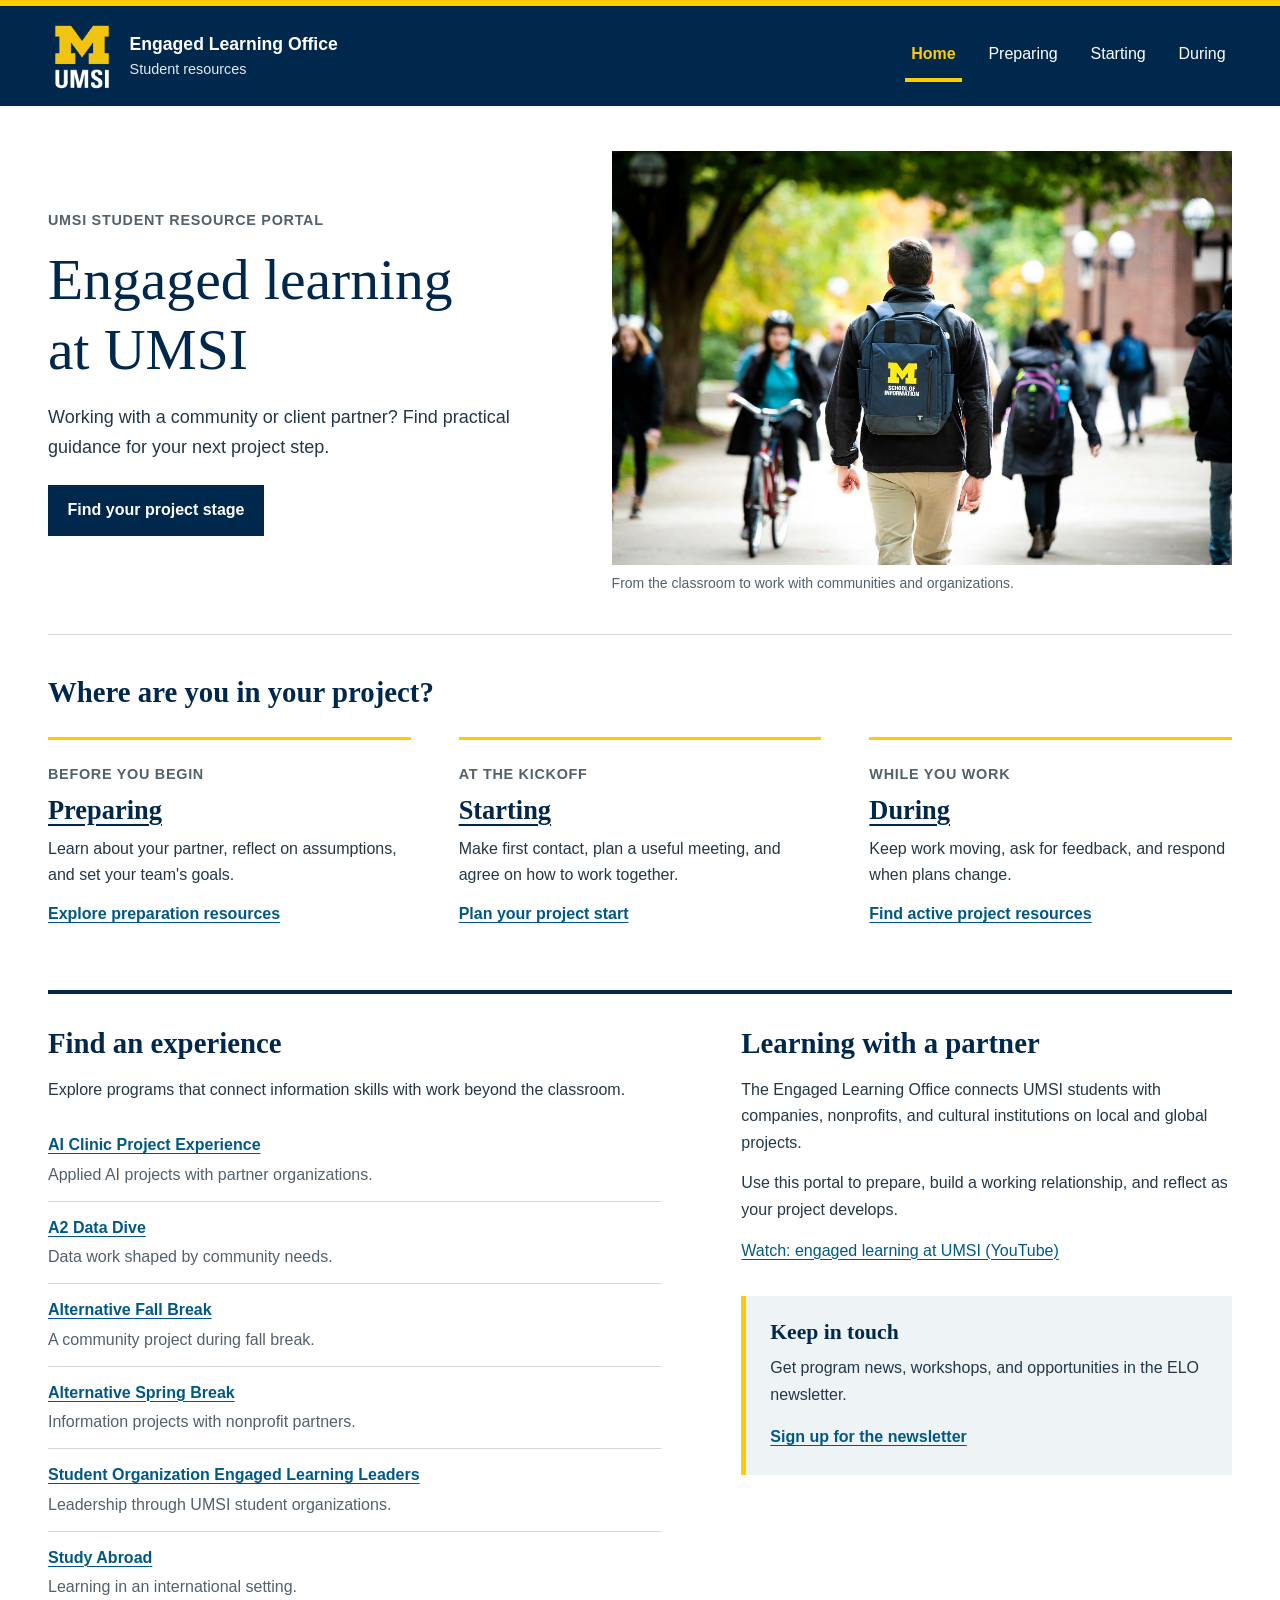
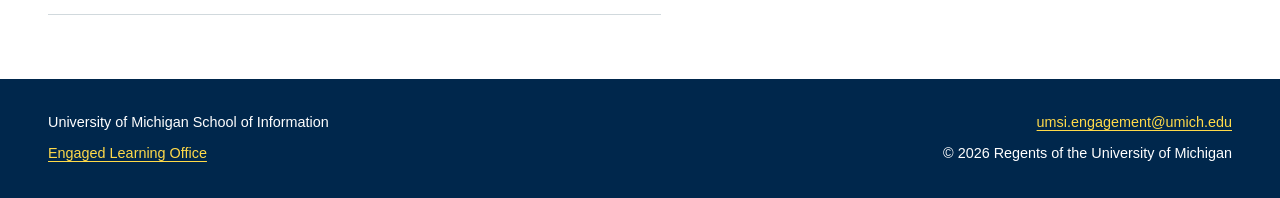
==== commit a3119423: "Add tablet and desktop layouts and project checklists" ====
--- a/index.html
+++ b/index.html
@@ -3,129 +3,105 @@
 <head>
     <meta charset="UTF-8">
     <meta name="viewport" content="width=device-width, initial-scale=1.0">
-    <link rel="icon" href="images/umsi_signature_vertical_informal_solidblue.jpg" type="image/jpeg">
-    <link rel="stylesheet" href="html5reset.css">
+    <link rel="icon" href="images/umsi_signature_vertical_informal_solidblue.jpg" type="image/jpeg">
+    <link rel="stylesheet" href="html5reset.css">
     <link rel="stylesheet" href="style.css">
+    <script src="js/script.js" defer></script>
     <title>Engaged Learning Resources | UMSI</title>
 </head>
-<body>
-    <!-- Page structure adapted from the SI 539 Client Project Starter Code. -->
+<body>
     <a class="skip-link" href="#main">Skip to main content</a>
-
     <header class="site-header">
-        <img src="images/umsi_signature_vertical_informal_solidblue.jpg"
-             alt="University of Michigan School of Information"
-             width="400" height="400">
-        <nav class="primary-nav" aria-label="Primary navigation">
-            <ul>
+        <div class="header-inner">
+            <a class="site-brand" href="index.html">
+                <img src="images/umsi_signature_vertical_informal_solidblue.jpg" alt="University of Michigan School of Information" width="400" height="400">
+                <span>Engaged Learning Office<span class="brand-subtitle">Student resources</span></span>
+            </a>
+            <nav class="primary-nav" aria-label="Primary navigation">
+                <ul>
                 <li><a href="index.html" aria-current="page">Home</a></li>
-                <li><a href="prep.html">Preparing for Your Experience</a></li>
-                <li><a href="starting.html">Starting Your Experience</a></li>
-                <li><a href="during.html">During Your Experience</a></li>
-            </ul>
-        </nav>
-        <h1>Welcome to the UMSI Engaged Learning Resource Portal</h1>
-        <p>Build skills. Work with partners. Make an impact.</p>
+                <li><a href="prep.html">Preparing</a></li>
+                <li><a href="starting.html">Starting</a></li>
+                <li><a href="during.html">During</a></li>
+                </ul>
+            </nav>
+        </div>
     </header>
-
-    <main id="main">
-        <section aria-labelledby="welcome-heading">
-            <h2 id="welcome-heading">Put Your Learning into Practice</h2>
-            <p>The UMSI Engaged Learning Office (ELO) connects students with opportunities to apply classroom knowledge to real challenges. Use this portal to prepare for your experience, launch a strong partnership, manage active project work, and reflect on what you learn.</p>
+    <main id="main" tabindex="-1">
+        <section class="home-intro" aria-labelledby="page-title">
+            <div class="intro-copy">
+                <p class="eyebrow">UMSI student resource portal</p>
+                <h1 id="page-title">Engaged learning<br>at UMSI</h1>
+                <p class="intro-text">Working with a community or client partner? Find practical guidance for your next project step.</p>
+                <a class="button-link" href="#stages">Find your project stage</a>
+            </div>
             <figure>
-                <img src="images/umsi_campusfall_umsibackpack_02.jpg"
-                     alt="A student wearing a UMSI backpack walks across campus among other students"
-                     width="1200" height="800">
-                <figcaption>Engaged learning connects UMSI students with communities, organizations, and real-world challenges.</figcaption>
+                <img src="images/umsi_campusfall_umsibackpack_02.jpg" alt="A student wearing a UMSI backpack walks across campus among other students" width="1200" height="801" fetchpriority="high">
+                <figcaption>From the classroom to work with communities and organizations.</figcaption>
             </figure>
         </section>
 
-        <section aria-labelledby="why-heading">
-            <h2 id="why-heading">Why Use This Resource?</h2>
-            <p>Real-world projects rarely follow a perfect plan. This site helps you find the right guidance when you need it, so you can spend less time searching for materials and more time learning, collaborating, and moving your project forward.</p>
-            <ul>
-                <li><strong>Follow a clear process:</strong> Move from preparation and project launch through active work, reflection, and responsible closeout.</li>
-                <li><strong>Find practical support:</strong> Access relevant templates, checklists, examples, and how-to guidance for common project needs.</li>
-                <li><strong>Build professional skills:</strong> Strengthen your communication, teamwork, project management, and ethical decision-making.</li>
-                <li><strong>Turn experience into evidence:</strong> Identify what you learned and communicate your impact in resumes, portfolios, and interviews.</li>
-            </ul>
+        <section id="stages" class="stages" aria-labelledby="stages-heading">
+            <h2 id="stages-heading">Where are you in your project?</h2>
+            <div class="stage-grid">
+                <article>
+                    <p class="eyebrow">Before you begin</p>
+                    <h3><a href="prep.html">Preparing</a></h3>
+                    <p>Learn about your partner, reflect on assumptions, and set your team's goals.</p>
+                    <a class="stage-link" href="prep.html">Explore preparation resources</a>
+                </article>
+                <article>
+                    <p class="eyebrow">At the kickoff</p>
+                    <h3><a href="starting.html">Starting</a></h3>
+                    <p>Make first contact, plan a useful meeting, and agree on how to work together.</p>
+                    <a class="stage-link" href="starting.html">Plan your project start</a>
+                </article>
+                <article>
+                    <p class="eyebrow">While you work</p>
+                    <h3><a href="during.html">During</a></h3>
+                    <p>Keep work moving, ask for feedback, and respond when plans change.</p>
+                    <a class="stage-link" href="during.html">Find active project resources</a>
+                </article>
+            </div>
         </section>
 
-        <section aria-labelledby="stages-heading">
-            <h2 id="stages-heading">Guidance for Every Stage</h2>
-            <p>Start with the stage that best matches the work you are doing now. You can return to an earlier stage whenever new questions, partners, or constraints emerge.</p>
-
-            <article>
-                <h3>Prepare for the Experience</h3>
-                <p>Set learning goals, understand the project context, examine your assumptions, and assess your team's readiness before committing to a solution.</p>
-                <a href="prep.html">Explore preparation guidance</a>
-            </article>
-
-            <article>
-                <h3>Start the Experience</h3>
-                <p>Establish relationships, define roles, set expectations, plan your first meeting, and agree on communication practices with your team and partner.</p>
-                <a href="starting.html">Plan a strong project start</a>
-            </article>
-
-            <article>
-                <h3>Navigate the Experience</h3>
-                <p>Manage milestones, conduct ethical fieldwork, communicate progress, respond to feedback, and work through unexpected challenges.</p>
-                <a href="during.html">Find active project resources</a>
-            </article>
-        </section>
-
-        <section aria-labelledby="programs-heading">
-            <h2 id="programs-heading">Featured Engaged Learning Programs</h2>
-            <p>Explore ways to collaborate with organizations, communities, student teams, and partners in Michigan and beyond.</p>
-            <ul>
-                <li><a href="https://mcompass.umich.edu/_portal/tds-program-brochure?programid=12810">AI Clinic Project Experience</a> - Work with a team on an applied artificial intelligence project for a partner organization.</li>
-                <li><a href="https://mcompass.umich.edu/_portal/tds-program-brochure?programid=12556">A2 Data Dive</a> - Use information and data skills to help address challenges identified by community organizations.</li>
-                <li><a href="https://mcompass.umich.edu/_portal/tds-program-brochure?programid=11297">Alternative Fall Break</a> - Participate in a community-engaged learning experience during the University of Michigan's fall break.</li>
-                <li><a href="https://mcompass.umich.edu/_portal/tds-program-brochure?programid=10621">Alternative Spring Break</a> - Collaborate with communities and nonprofit organizations on information-related projects during spring break.</li>
-                <li><a href="https://mcompass.umich.edu/_portal/tds-program-brochure?programid=12294">Student Organization Engaged Learning Leaders</a> - Develop leadership and project-management skills while supporting engaged learning through a UMSI student organization.</li>
-                <li><a href="https://www.si.umich.edu/student-life/study-abroad">Study Abroad</a> - Build intercultural awareness and apply your learning in an international setting.</li>
-            </ul>
-        </section>
-
-        <section aria-labelledby="video-heading">
-            <h2 id="video-heading">See Engaged Learning in Action</h2>
-            <p>Watch this introduction to learn how UMSI students connect information skills with real community and organizational needs.</p>
-            <iframe width="560" height="315"
-                    src="https://www.youtube.com/embed/81ZO9RfIJEQ?si=tBp82YWZMl1u7CVS"
-                    title="Introduction to engaged learning at UMSI"
-                    allow="accelerometer; autoplay; clipboard-write; encrypted-media; gyroscope; picture-in-picture; web-share"
-                    referrerpolicy="strict-origin-when-cross-origin"
-                    allowfullscreen></iframe>
-            
-        </section>
-
-        <section aria-labelledby="about-heading">
-            <h2 id="about-heading">About the Engaged Learning Office</h2>
-            <p>The Engaged Learning Office works with partners across industries and sectors, from technology companies to grassroots nonprofits and cultural heritage institutions, to provide project-based opportunities for UMSI students.</p>
-            <p>Its mission is to facilitate transformational engaged learning experiences and enable innovative, sustainable, and mutually beneficial information solutions for local and global communities.</p>
-        </section>
-
-        <aside aria-labelledby="connect-heading">
-            <h2 id="connect-heading">Stay Connected with ELO</h2>
-            <p>Get updates about ELO programs, workshops, events, and opportunities through the weekly newsletter.</p>
-            <p><a href="https://umsi.info/elo-newsletter">Sign up for the ELO newsletter</a></p>
-            <p>Questions? Email <a href="mailto:umsi.engagement@umich.edu">umsi.engagement@umich.edu</a>.</p>
-        </aside>
+        <div class="home-columns">
+            <section aria-labelledby="programs-heading">
+                <h2 id="programs-heading">Find an experience</h2>
+                <p>Explore programs that connect information skills with work beyond the classroom.</p>
+                <ul class="program-list">
+                    <li><a href="https://mcompass.umich.edu/_portal/tds-program-brochure?programid=12810">AI Clinic Project Experience</a><span>Applied AI projects with partner organizations.</span></li>
+                    <li><a href="https://mcompass.umich.edu/_portal/tds-program-brochure?programid=12556">A2 Data Dive</a><span>Data work shaped by community needs.</span></li>
+                    <li><a href="https://mcompass.umich.edu/_portal/tds-program-brochure?programid=11297">Alternative Fall Break</a><span>A community project during fall break.</span></li>
+                    <li><a href="https://mcompass.umich.edu/_portal/tds-program-brochure?programid=10621">Alternative Spring Break</a><span>Information projects with nonprofit partners.</span></li>
+                    <li><a href="https://mcompass.umich.edu/_portal/tds-program-brochure?programid=12294">Student Organization Engaged Learning Leaders</a><span>Leadership through UMSI student organizations.</span></li>
+                    <li><a href="https://www.si.umich.edu/student-life/study-abroad">Study Abroad</a><span>Learning in an international setting.</span></li>
+                </ul>
+            </section>
+            <section class="about-elo" aria-labelledby="about-heading">
+                <h2 id="about-heading">Learning with a partner</h2>
+                <p>The Engaged Learning Office connects UMSI students with companies, nonprofits, and cultural institutions on local and global projects.</p>
+                <p>Use this portal to prepare, build a working relationship, and reflect as your project develops.</p>
+                <p><a href="https://www.youtube.com/watch?v=81ZO9RfIJEQ">Watch: engaged learning at UMSI (YouTube)</a></p>
+                <div class="office-note">
+                    <h3>Keep in touch</h3>
+                    <p>Get program news, workshops, and opportunities in the ELO newsletter.</p>
+                    <a href="https://umsi.info/elo-newsletter">Sign up for the newsletter</a>
+                </div>
+            </section>
+        </div>
     </main>
-
-    <footer>
-        <p>University of Michigan School of Information | <a href="https://www.si.umich.edu/programs/engaged-learning/about-engaged-learning-office">Engaged Learning Office</a></p>
-        <address>
-            Email: <a href="mailto:umsi.engagement@umich.edu">umsi.engagement@umich.edu</a>
-        </address>
-        <p>&copy; 2026 Regents of the University of Michigan</p>
+    <footer class="site-footer">
+        <div class="footer-inner">
+            <div>
+                <p>University of Michigan School of Information</p>
+                <p><a href="https://www.si.umich.edu/programs/engaged-learning/about-engaged-learning-office">Engaged Learning Office</a></p>
+            </div>
+            <div>
+                <address><a href="mailto:umsi.engagement@umich.edu">umsi.engagement@umich.edu</a></address>
+                <p>&copy; <span class="current-year">2026</span> Regents of the University of Michigan</p>
+            </div>
+        </div>
     </footer>
-
-    
-    
 </body>
 </html>
-
-
-
-
--- a/style.css
+++ b/style.css
@@ -1,348 +1,234 @@
 :root {
     color-scheme: light;
     --blue: #00274c;
-    --blue-soft: #174a70;
     --maize: #ffcb05;
-    --ink: #172b3a;
-    --muted: #4b5c68;
-    --paper: #f5f3ed;
-    --surface: #ffffff;
-    --line: #d5dce1;
-    --focus: #a34700;
+    --ink: #243746;
+    --muted: #52616b;
+    --line: #d1d9dd;
     --content-width: 74rem;
-    --radius: 1rem;
-    --shadow: 0 0.45rem 1.6rem rgb(0 39 76 / 9%);
 }
 
 body {
-    min-width: 20rem;
-    background: var(--paper);
+    background: #fff;
     color: var(--ink);
-    font-family: "Atkinson Hyperlegible", "Trebuchet MS", Arial, sans-serif;
+    font-family: "Trebuchet MS", Arial, sans-serif;
     font-size: 1rem;
     line-height: 1.65;
-}
+    overflow-wrap: break-word;
+}
+
+[hidden] { display: none !important; }
 
 a {
-    color: #07598a;
-    text-decoration-thickness: 0.09em;
-    text-underline-offset: 0.18em;
-}
-
-a:hover {
-    color: var(--blue);
-    text-decoration-thickness: 0.15em;
-}
-
-a:focus-visible,
-button:focus-visible,
-iframe:focus-visible {
-    outline: 0.2rem solid var(--focus);
-    outline-offset: 0.2rem;
-    border-radius: 0.2rem;
+    color: #005984;
+    text-underline-offset: 0.2em;
+    text-decoration-thickness: 0.08em;
+}
+
+a:hover { color: var(--blue); text-decoration-thickness: 0.15em; }
+a:focus-visible, button:focus-visible, input:focus-visible, .table-scroll:focus-visible {
+    outline: 3px solid #a34700;
+    outline-offset: 4px;
 }
 
 .skip-link {
     position: absolute;
+    top: 0.75rem;
+    left: 1rem;
     z-index: 10;
-    top: 0.75rem;
-    left: 0.75rem;
     transform: translateY(-200%);
     padding: 0.7rem 1rem;
-    border-radius: 0.5rem;
     background: var(--maize);
     color: var(--blue);
-    font-weight: 800;
-}
-
-.skip-link:focus {
-    transform: translateY(0);
-}
-
-.site-header {
-    padding: clamp(1rem, 4vw, 2.5rem) max(1rem, calc((100% - var(--content-width)) / 2));
-    background: var(--blue);
+    font-weight: bold;
+}
+.skip-link:focus { transform: translateY(0); }
+.visually-hidden {
+    position: absolute;
+    width: 1px;
+    height: 1px;
+    padding: 0;
+    overflow: hidden;
+    clip-path: inset(50%);
+    white-space: nowrap;
+    border: 0;
+}
+
+.site-header { border-top: 6px solid var(--maize); background: var(--blue); color: #fff; }
+.header-inner, main, .footer-inner {
+    width: min(calc(100% - 2rem), var(--content-width));
+    margin-inline: auto;
+}
+.header-inner { padding-block: 1rem 0; }
+.site-brand {
+    display: flex;
+    gap: 0.85rem;
+    align-items: center;
+    width: fit-content;
     color: #fff;
-}
-
-.site-header > img {
-    width: min(12rem, 58vw);
-    height: auto;
-    margin: 0 auto 1rem;
-    border-radius: 0.4rem;
-}
-
-.primary-nav {
-    margin: 0 auto 1.5rem;
-    max-width: var(--content-width);
-}
-
+    font-weight: bold;
+    line-height: 1.3;
+    text-decoration: none;
+}
+.site-brand:hover { color: #fff; }
+.site-brand img { width: 3.75rem; height: 3.75rem; }
+.brand-subtitle { display: block; margin-top: 0.25rem; font-size: 0.9rem; font-weight: normal; color: #e2eaf0; }
 .primary-nav ul {
     display: grid;
-    grid-template-columns: repeat(auto-fit, minmax(min(100%, 10rem), 1fr));
-    gap: 0.5rem;
+    grid-template-columns: repeat(2, minmax(0, 1fr));
+    gap: 0 0.8rem;
+    margin-top: 1rem;
     list-style: none;
 }
-
 .primary-nav a {
-    display: flex;
-    min-height: 3rem;
-    align-items: center;
-    justify-content: center;
-    padding: 0.65rem 0.8rem;
-    border: 1px solid rgb(255 255 255 / 45%);
-    border-radius: 0.65rem;
+    display: block;
+    min-height: 2.75rem;
+    padding: 0.65rem 0.2rem;
+    border-bottom: 4px solid transparent;
     color: #fff;
-    font-weight: 700;
-    line-height: 1.25;
     text-align: center;
     text-decoration: none;
 }
-
-.primary-nav a:hover,
-.primary-nav a[aria-current="page"] {
-    border-color: var(--maize);
-    background: var(--maize);
-    color: var(--blue);
-}
-
-.site-header > h1,
-.site-header > p {
-    max-width: var(--content-width);
-    margin-inline: auto;
-}
-
-h1,
-h2,
-h3 {
-    color: var(--blue);
-    font-family: Georgia, "Times New Roman", serif;
-    line-height: 1.15;
-    text-wrap: balance;
-}
-
-.site-header > h1 {
-    margin-top: clamp(1rem, 3vw, 2rem);
-    color: #fff;
-    font-size: clamp(2rem, 7vw, 3.6rem);
-}
-
-.site-header > p {
-    margin-top: 0.8rem;
-    max-width: 60rem;
-    color: #e9f0f5;
-    font-size: clamp(1.05rem, 2.5vw, 1.25rem);
-}
-
-main {
-    width: min(calc(100% - 2rem), var(--content-width));
-    margin: clamp(1.5rem, 5vw, 3.5rem) auto;
-}
-
-main > section,
-main > aside {
-    margin-block: 1.25rem;
-    padding: clamp(1.1rem, 3.5vw, 2rem);
-    border: 1px solid var(--line);
-    border-radius: var(--radius);
-    background: var(--surface);
-    box-shadow: var(--shadow);
-}
-
-main h2 {
-    margin-bottom: 0.85rem;
-    font-size: clamp(1.45rem, 4vw, 2.1rem);
-}
-
-main h3 {
-    margin-bottom: 0.5rem;
-    font-size: clamp(1.15rem, 3vw, 1.4rem);
-}
-
-main p + p,
-main p + ul,
-main p + ol,
-main p + figure,
-main h2 + p,
-main h3 + p {
-    margin-top: 0.85rem;
-}
-
-main ul,
-main ol {
-    padding-left: 1.4rem;
-}
-
-main li + li {
-    margin-top: 0.55rem;
-}
-
-main li::marker {
-    color: var(--blue-soft);
-    font-weight: 800;
-}
-
-figure {
-    margin-top: 1.25rem;
-}
-
-figure img {
-    width: 100%;
-    max-height: 35rem;
-    border-radius: 0.75rem;
-    object-fit: cover;
-}
-
-figcaption {
-    margin-top: 0.55rem;
-    color: var(--muted);
-    font-size: 0.9rem;
-}
-
-
-#main > section[aria-labelledby="stages-heading"],
-#main > section[aria-labelledby="goals-heading"] ul,
-#main > section[aria-labelledby="objectives-heading"] ul {
-    display: grid;
-    grid-template-columns: repeat(auto-fit, minmax(min(100%, 17rem), 1fr));
-    gap: 1rem;
-}
-
-#main > section[aria-labelledby="stages-heading"] > h2,
-#main > section[aria-labelledby="stages-heading"] > p {
-    grid-column: 1 / -1;
-}
-
-#main > section[aria-labelledby="stages-heading"] article,
-#main > section[aria-labelledby="goals-heading"] li,
-#main > section[aria-labelledby="objectives-heading"] li {
-    padding: 1rem;
-    border: 1px solid var(--line);
-    border-left: 0.3rem solid var(--maize);
-    border-radius: 0.65rem;
-    background: #f8fafb;
-}
-
-#main > section[aria-labelledby="goals-heading"] ul,
-#main > section[aria-labelledby="objectives-heading"] ul {
-    padding: 0;
-    list-style: none;
-}
-
-#main > section[aria-labelledby="goals-heading"] li + li,
-#main > section[aria-labelledby="objectives-heading"] li + li {
-    margin-top: 0;
-}
-
-#main > section[aria-labelledby="stages-heading"] article a {
-    display: inline-flex;
-    min-height: 2.75rem;
-    align-items: center;
-    margin-top: 0.65rem;
-    font-weight: 800;
-}
-
-iframe {
-    display: block;
-    width: 100%;
-    aspect-ratio: 16 / 9;
-    height: auto;
-    margin-top: 1rem;
-    border: 0;
-    border-radius: 0.75rem;
-}
-
-.table-scroll {
-    max-width: 100%;
-    margin-top: 1rem;
-    overflow-x: auto;
-    border: 1px solid var(--line);
-    border-radius: 0.6rem;
-}
-
-.table-scroll:focus-visible {
-    outline: 0.2rem solid var(--focus);
-    outline-offset: 0.2rem;
-}
-
-table {
-    width: 100%;
-    min-width: 42rem;
-    table-layout: fixed;
-    border: 1px solid var(--line);
-    overflow-wrap: anywhere;
-}
-
-caption {
-    padding: 0.7rem;
-    color: var(--muted);
-    font-weight: 700;
-    text-align: left;
-}
-
-th,
-td {
-    padding: 0.7rem;
-    border: 1px solid var(--line);
-    vertical-align: top;
-    text-align: left;
-}
-
-thead th {
-    background: var(--blue);
-    color: #fff;
-}
-
-tbody th {
-    background: #edf2f5;
-}
-
-main > aside {
-    border-color: #d8b321;
-    background: #fff9df;
-}
-
-main > aside h2 {
-    color: var(--blue);
-}
-
-main > aside a {
-    font-weight: 800;
-}
-
-footer {
-    padding: 2rem max(1rem, calc((100% - var(--content-width)) / 2));
-    background: #001b35;
-    color: #fff;
-    text-align: center;
-}
-
-footer p + p,
-footer address {
-    margin-top: 0.5rem;
-}
-
-footer a {
-    color: #ffdc52;
-}
-
-footer a:hover {
-    color: #fff;
+.primary-nav a:hover { background: #123d61; }
+.primary-nav a[aria-current="page"] { border-bottom-color: var(--maize); color: var(--maize); font-weight: bold; }
+.site-header a:focus-visible { outline-color: var(--maize); }
+
+h1, h2, h3 { color: var(--blue); font-family: Georgia, "Times New Roman", serif; line-height: 1.2; }
+h1 { font-size: clamp(2.1rem, 4.5vw, 3.6rem); font-weight: normal; }
+h2 { margin-bottom: 1rem; font-size: 1.8rem; }
+h3 { margin-bottom: 0.6rem; font-size: 1.35rem; }
+main { margin-block: 2rem 3rem; }
+main:focus { outline: none; }
+section, aside { scroll-margin-top: 1.5rem; }
+main p + p { margin-top: 0.9rem; }
+main ul, main ol { padding-left: 1.3rem; }
+main li + li { margin-top: 0.65rem; }
+main li::marker { color: var(--blue); }
+.eyebrow { margin-bottom: 0.8rem; color: var(--muted); font-size: 0.9rem; font-weight: bold; letter-spacing: 0.05em; text-transform: uppercase; }
+.intro-text { margin-top: 1.2rem; max-width: 35rem; font-size: 1.125rem; }
+.intro-copy .button-link { margin-top: 1.4rem; }
+.button-link { display: inline-block; padding: 0.65rem 1.1rem; background: var(--blue); color: #fff; font-weight: bold; text-decoration: none; border: 2px solid var(--blue); }
+.button-link:hover { background: var(--maize); color: var(--blue); }
+.home-intro, .page-intro { padding-bottom: 2rem; border-bottom: 1px solid var(--line); }
+.home-intro figure, .page-intro figure { margin-top: 1.75rem; }
+figure img { width: 100%; height: auto; }
+figcaption { margin-top: 0.5rem; color: var(--muted); font-size: 0.875rem; line-height: 1.5; }
+.intro-links { display: flex; flex-wrap: wrap; gap: 0.8rem 1.2rem; align-items: center; margin-top: 1.4rem; }
+.intro-links .button-link { margin-top: 0; }
+.intro-links > a { min-height: 2.75rem; align-content: center; }
+
+.stages { padding-block: 2rem; }
+.stage-grid article { padding: 1.4rem 0; border-bottom: 1px solid var(--line); }
+.stage-grid .eyebrow { margin-bottom: 0.5rem; }
+.stage-grid h3 { font-size: 1.65rem; }
+.stage-grid h3 a { color: var(--blue); }
+.stage-link { display: inline-block; margin-top: 0.8rem; font-weight: bold; }
+.stage-grid p { max-width: 33rem; }
+.home-columns { border-top: 4px solid var(--blue); padding-top: 2rem; }
+.home-columns > section + section { margin-top: 2.5rem; }
+main .program-list { margin-top: 1rem; padding-left: 0; list-style: none; }
+.program-list li { padding-block: 0.8rem; border-bottom: 1px solid var(--line); }
+.program-list li + li { margin-top: 0; }
+.program-list a { font-weight: bold; }
+.program-list span { display: block; margin-top: 0.2rem; color: var(--muted); }
+.about-elo p { max-width: 39rem; }
+.office-note { margin-top: 2rem; padding: 1.5rem; border-left: 5px solid var(--maize); background: #eef3f6; }
+.office-note > a { display: inline-block; margin-top: 1rem; font-weight: bold; }
+
+.page-layout { margin-top: 1.5rem; }
+.page-content { min-width: 0; }
+.page-content > section { padding-block: 1.75rem; border-bottom: 1px solid var(--line); }
+.page-content h3 { margin-top: 1.5rem; }
+.page-content p + ul, .page-content p + ol { margin-top: 1rem; }
+.steps { padding-left: 1.5rem; }
+.steps li { padding-left: 0.4rem; }
+.steps li + li { margin-top: 1rem; }
+.section-nav { display: flex; flex-wrap: wrap; gap: 0.2rem 1.3rem; padding-bottom: 1rem; border-bottom: 1px solid var(--line); }
+.section-nav a { display: inline-block; padding-block: 0.5rem; font-weight: bold; }
+main .resource-list { padding-left: 0; list-style: none; }
+.resource-list li { padding-block: 0.9rem; border-bottom: 1px solid var(--line); }
+.resource-list li + li { margin-top: 0; }
+.resource-list li:last-child { border-bottom: 0; }
+.resource-list a { font-weight: bold; }
+.page-sidebar { margin-top: 2rem; }
+.checklist { padding: 1.3rem; border-top: 5px solid var(--maize); background: #edf2f5; }
+.checklist h2 { margin-bottom: 0.6rem; font-size: 1.5rem; }
+.checklist-help { color: var(--muted); }
+.checklist fieldset { min-width: 0; padding: 0; margin: 1rem 0; border: 0; }
+.checklist label { display: flex; gap: 0.65rem; align-items: flex-start; padding-block: 0.7rem; border-bottom: 1px solid #c9d3d9; cursor: pointer; line-height: 1.45; }
+.checklist input { flex-shrink: 0; width: 1.15rem; height: 1.15rem; margin: 0.15rem 0 0; accent-color: var(--blue); }
+.checklist input:checked + span { text-decoration: line-through; color: #4c606c; }
+.checklist-count { margin-top: 1rem; color: var(--blue); font-weight: bold; }
+.checklist progress { display: block; width: 100%; height: 0.7rem; margin-top: 0.5rem; accent-color: var(--blue); }
+.save-note { font-size: 0.875rem; color: var(--muted); }
+.reset-checklist { min-height: 2.75rem; margin-top: 0.7rem; padding: 0.4rem 0.8rem; border: 1px solid var(--blue); background: transparent; color: var(--blue); cursor: pointer; }
+.reset-checklist:hover { background: #dbe5eb; }
+.sidebar-contact { margin-top: 1.5rem; padding: 0.5rem 1.3rem; }
+.sidebar-contact h2 { font-size: 1.3rem; }
+.next-step { margin-top: 2rem; padding: 1.4rem; background: #fff7d5; border-left: 5px solid var(--maize); }
+.next-step .eyebrow { margin-bottom: 0.5rem; }
+.next-step h2 { font-size: 1.55rem; }
+.next-step > a { display: inline-block; margin-top: 1rem; font-weight: bold; }
+.table-scroll { width: 100%; margin-top: 1rem; overflow-x: auto; border: 1px solid var(--line); }
+table { width: 100%; min-width: 36rem; table-layout: fixed; overflow-wrap: break-word; font-size: 0.95rem; }
+caption { padding: 0.8rem; text-align: left; color: var(--muted); }
+th, td { padding: 0.8rem; border: 1px solid var(--line); vertical-align: top; text-align: left; }
+thead th { background: var(--blue); color: #fff; }
+tbody th { background: #edf2f5; font-weight: bold; }
+tbody tr:nth-child(even) td { background: #f6f8f9; }
+
+.site-footer { padding-block: 2rem; background: var(--blue); color: #fff; font-size: 0.9rem; }
+.footer-inner > div + div { margin-top: 1.4rem; }
+.site-footer address { font-style: normal; }
+.site-footer p + p, .site-footer address + p { margin-top: 0.5rem; }
+.site-footer a { color: #ffda49; overflow-wrap: anywhere; }
+.site-footer a:hover { color: #fff; }
+.error-number { color: var(--blue); font-family: Georgia, serif; font-size: 6rem; line-height: 1; border-bottom: 6px solid var(--maize); width: fit-content; margin-bottom: 1.5rem; }
+.not-found h1 { font-size: 2.5rem; }
+.error-copy > p:not(.error-number) { margin-top: 1.2rem; max-width: 35rem; }
+.error-copy .button-link { margin-top: 1.5rem; }
+.error-options { margin-top: 2.5rem; border-top: 1px solid var(--line); padding-top: 1.5rem; }
+.error-options > a { display: block; padding: 1rem 0; border-bottom: 1px solid var(--line); }
+.error-options strong { font-size: 1.25rem; }
+.error-options span { display: block; margin-top: 0.25rem; color: var(--muted); }
+
+@media (min-width: 40rem) {
+    .primary-nav ul { grid-template-columns: repeat(4, minmax(0, 1fr)); }
+    .header-inner { padding-top: 1.25rem; }
+}
+
+@media (min-width: 48rem) {
+    main { margin-block: 2.8rem 4rem; }
+    .home-intro, .page-intro { display: grid; grid-template-columns: 1fr 1.15fr; gap: 2rem; align-items: center; padding-bottom: 2.5rem; }
+    .home-intro figure, .page-intro figure { margin-top: 0; }
+    .stage-grid { display: grid; grid-template-columns: repeat(3, minmax(0, 1fr)); gap: 1.5rem; }
+    .stage-grid article { border-bottom: 0; border-top: 3px solid var(--maize); }
+    .stages { padding-block: 2.5rem; }
+    .stages h2 { margin-bottom: 1.75rem; }
+    .home-columns { display: grid; grid-template-columns: 1.25fr 1fr; gap: 2.5rem; }
+    .home-columns > section + section { margin-top: 0; }
+    .page-layout { display: grid; grid-template-columns: minmax(0, 1fr) 16rem; gap: 2rem; align-items: start; margin-top: 2rem; }
+    .page-sidebar { position: sticky; top: 1.5rem; margin-top: 0; }
+    .footer-inner { display: flex; justify-content: space-between; gap: 2rem; }
+    .footer-inner > div + div { margin-top: 0; text-align: right; }
+    .not-found { display: grid; grid-template-columns: 1.3fr 1fr; gap: 4rem; align-items: center; min-height: 65vh; }
+    .error-options { margin-top: 0; padding: 2rem; border-top: 5px solid var(--maize); background: #edf2f5; }
+}
+
+@media (min-width: 64rem) {
+    .header-inner { display: flex; justify-content: space-between; align-items: center; gap: 2rem; padding-block: 1rem; }
+    .primary-nav ul { display: flex; gap: 1.25rem; margin-top: 0; }
+    .primary-nav a { padding-inline: 0.4rem; }
+    .site-brand img { width: 4.25rem; height: 4.25rem; }
+    .site-brand { font-size: 1.1rem; }
+    .home-intro, .page-intro { grid-template-columns: 0.9fr 1.1fr; gap: 3.5rem; }
+    .home-intro .intro-copy { padding-block: 1.5rem; }
+    .stage-grid { gap: 3rem; }
+    .home-columns { gap: 5rem; }
+    .page-layout { grid-template-columns: minmax(0, 1fr) 18rem; gap: 3.5rem; }
+    .page-content > section { padding-block: 2rem; }
 }
 
 @media (prefers-reduced-motion: reduce) {
-    html {
-        scroll-behavior: auto;
-    }
-
-    *,
-    *::before,
-    *::after {
-        animation-duration: 0.01ms !important;
-        animation-iteration-count: 1 !important;
-        transition-duration: 0.01ms !important;
-    }
-}
-
-
-
+    html { scroll-behavior: auto; }
+}
